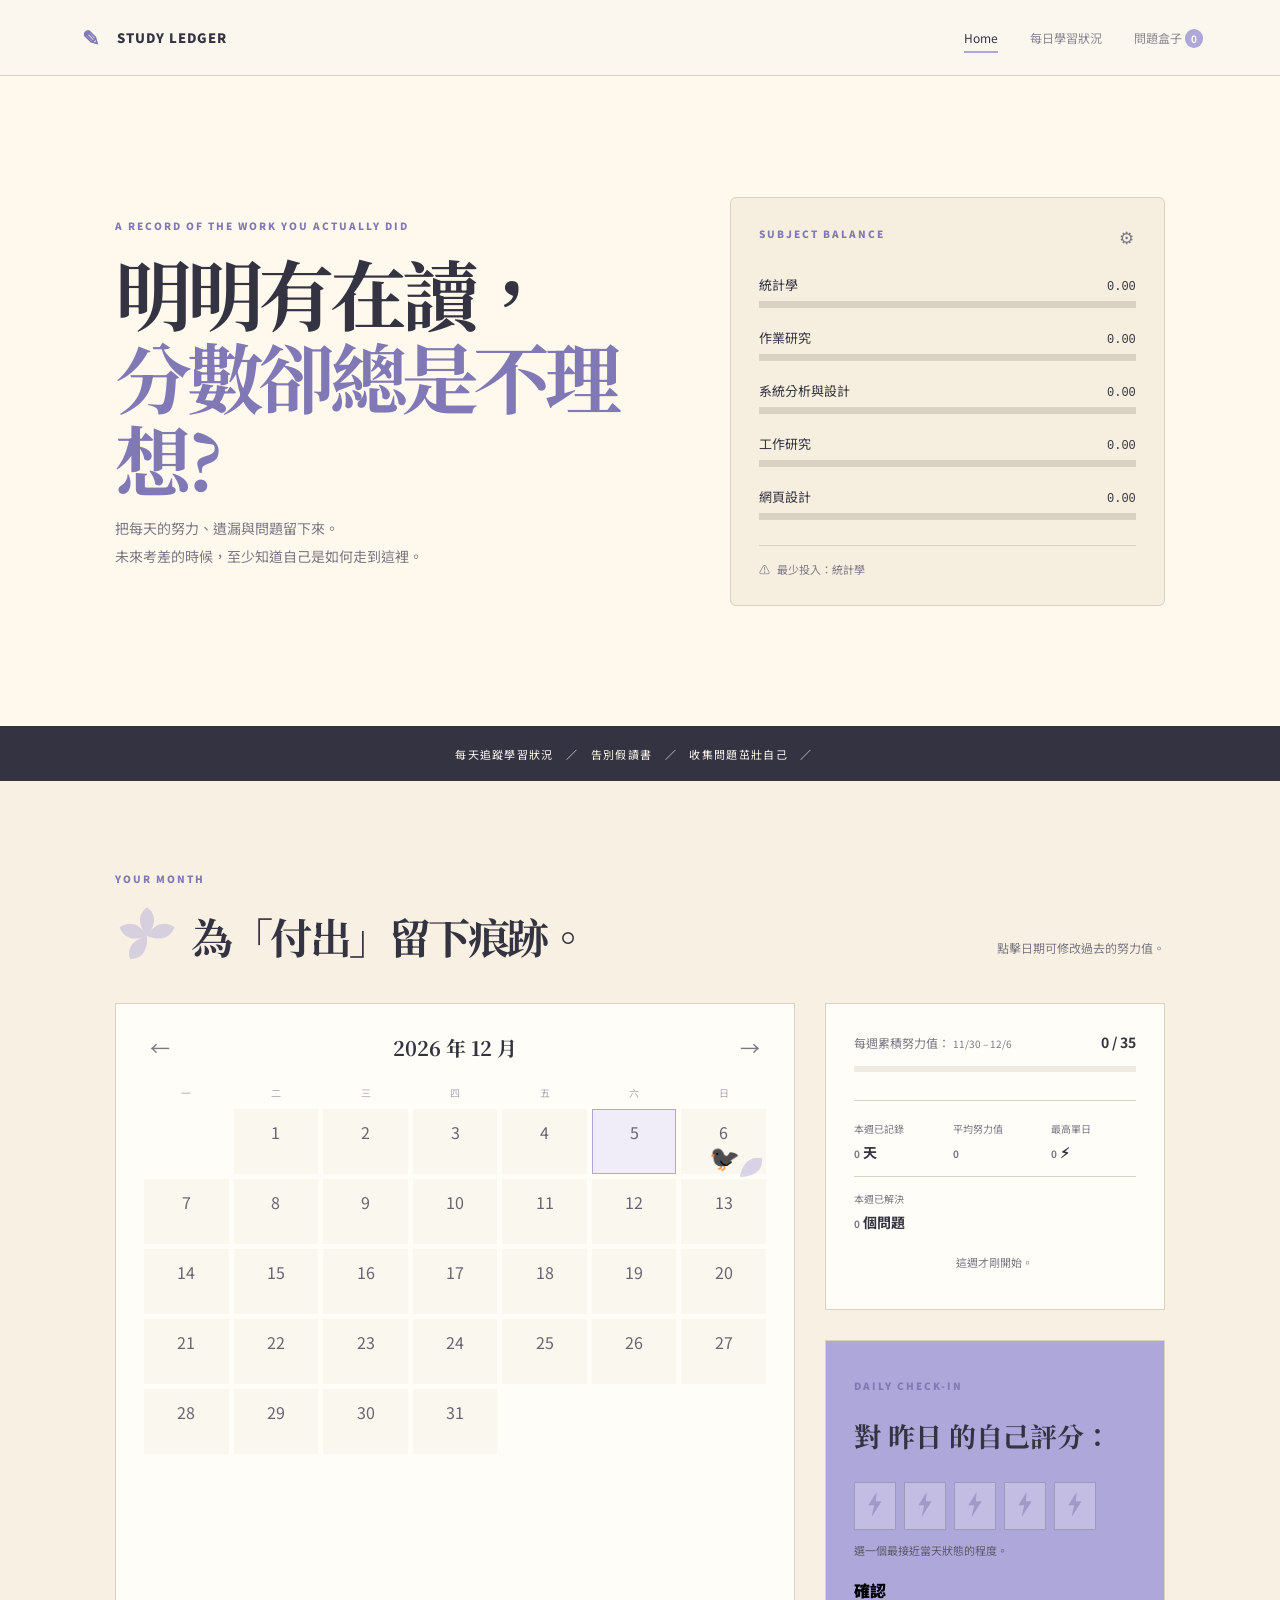
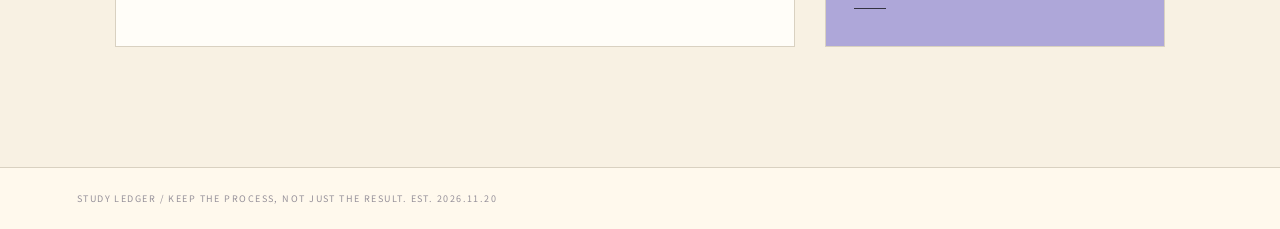
==== index.html @ 91e488aa "Add files via upload" ====
<!doctype html>
<html lang="zh-Hant">
  <head>
    <meta charset="UTF-8" />
    <meta name="viewport" content="width=device-width,initial-scale=1" />
    <title>Study Ledger｜Home</title>
    <link rel="stylesheet" href="style.css" />
  </head>

  <body>
    <header>
      <a class="brand" href="index.html"><span>✎</span> STUDY LEDGER</a>
      <nav>
        <a class="active" href="index.html">Home</a
        ><a href="daily.html">每日學習狀況</a
        ><a href="questions.html">問題盒子 <b id="questionCount">0</b></a>
      </nav>
    </header>
    <main>
      <section class="hero">
        <div>
          <p class="kicker">A RECORD OF THE WORK YOU ACTUALLY DID</p>
          <h1>明明有在讀，<br /><em>分數卻總是不理想?</em></h1>
          <p class="lead">
            把每天的努力、遺漏與問題留下來。<br />未來考差的時候，至少知道自己是如何走到這裡。
          </p>
        </div>
        <section class="subject-balance-card">
          <div class="subject-balance-top">
            <p class="kicker">SUBJECT BALANCE</p>

            <button
              class="subject-balance-settings"
              id="subjectBalanceSettings"
              aria-label="設定顯示科目"
            >
              ⚙
            </button>
          </div>

          <div class="subject-balance-menu" id="subjectBalanceMenu">
            <p>顯示科目</p>
            <div id="subjectBalanceOptions"></div>
          </div>

          <div id="subjectBalanceList"></div>

          <div class="subject-balance-warning" id="subjectBalanceWarning"></div>
        </section>
      </section>
      <div class="ticker">
        每天追蹤學習狀況　／　告別假讀書　／　收集問題茁壯自己　／　
      </div>
      <section class="calendar-section">
        <div class="section-title">
          <div>
            <p class="kicker">YOUR MONTH</p>
            <div class="blossom-title">
              <svg
                class="blossom-mark"
                viewBox="0 0 100 100"
                aria-hidden="true"
              >
                <!-- 上 -->
                <path
                  d="M50 50
       C44 43 39 34 39 25
       C39 17 43 10 50 5
       C57 10 61 17 61 25
       C61 34 56 43 50 50Z"
                ></path>

                <!-- 右上 -->
                <path
                  d="M50 50
       C44 43 39 34 39 25
       C39 17 43 10 50 5
       C57 10 61 17 61 25
       C61 34 56 43 50 50Z"
                  transform="rotate(72 50 50)"
                ></path>

                <!-- 左下 -->
                <path
                  d="M50 50
       C44 43 39 34 39 25
       C39 17 43 10 50 5
       C57 10 61 17 61 25
       C61 34 56 43 50 50Z"
                  transform="rotate(216 50 50)"
                ></path>

                <!-- 左上 -->
                <path
                  d="M50 50
       C44 43 39 34 39 25
       C39 17 43 10 50 5
       C57 10 61 17 61 25
       C61 34 56 43 50 50Z"
                  transform="rotate(288 50 50)"
                ></path>
              </svg>

              <h2>為「付出」留下痕跡。</h2>
            </div>
          </div>
          <p>點擊日期可修改過去的努力值。</p>
        </div>
        <div class="calendar-layout">
          <div class="calendar-card">
            <div class="cal-head">
              <button id="pm">←</button><strong id="month"></strong
              ><button id="nm">→</button>
            </div>
            <div class="week">
              <span>一</span><span>二</span><span>三</span><span>四</span
              ><span>五</span><span>六</span><span>日</span>
            </div>
            <div id="cal" class="cal"></div>
          </div>

          <div class="calendar-side">
            <div class="weekly-progress-card">
              <div class="weekly-progress-head">
                <div>
                  <span>每週累積努力值：</span>
                  <small id="weeklyRange"></small>
                </div>

                <strong><span id="weeklyEffort">0</span> / 35</strong>
              </div>

              <div class="weekly-progress-bar">
                <div id="weeklyEffortBar"></div>
              </div>

              <div class="weekly-stats">
                <div>
                  <span>本週已記錄</span>
                  <strong><span id="weeklyDays">0</span> 天</strong>
                </div>

                <div>
                  <span>平均努力值</span>
                  <strong><span id="weeklyAverage">0</span></strong>
                </div>

                <div>
                  <span>最高單日</span>
                  <strong><span id="weeklyBest">0</span> ⚡︎</strong>
                </div>

                <div class="weekly-solved">
                  <span>本週已解決</span>
                  <strong
                    ><span id="weeklySolvedQuestions">0</span> 個問題</strong
                  >
                </div>
              </div>
              <p id="weeklyMessage">這週才剛開始。</p>
            </div>
            <aside class="rating">
              <p class="kicker">DAILY CHECK-IN</p>
              <h3>對 <span id="rdate">昨日</span> 的自己評分：</h3>
              <div id="lights">
                <button data-n="1">
                  <svg class="bolt" viewBox="0 0 20 30" aria-hidden="true">
                    <polygon points="12,0 2,16 9,16 6,30 18,11 11,11"></polygon>
                  </svg>
                </button>

                <button data-n="2">
                  <svg class="bolt" viewBox="0 0 20 30" aria-hidden="true">
                    <polygon points="12,0 2,16 9,16 6,30 18,11 11,11"></polygon>
                  </svg>
                </button>

                <button data-n="3">
                  <svg class="bolt" viewBox="0 0 20 30" aria-hidden="true">
                    <polygon points="12,0 2,16 9,16 6,30 18,11 11,11"></polygon>
                  </svg>
                </button>

                <button data-n="4">
                  <svg class="bolt" viewBox="0 0 20 30" aria-hidden="true">
                    <polygon points="12,0 2,16 9,16 6,30 18,11 11,11"></polygon>
                  </svg>
                </button>

                <button data-n="5">
                  <svg class="bolt" viewBox="0 0 20 30" aria-hidden="true">
                    <polygon points="12,0 2,16 9,16 6,30 18,11 11,11"></polygon>
                  </svg>
                </button>
              </div>
              <p id="hint">選一個最接近當天狀態的程度。</p>
              <button id="confirm">確認評分</button>
            </aside>
          </div>
        </div>
      </section>
    </main>
    <footer>
      STUDY LEDGER / KEEP THE PROCESS, NOT JUST THE RESULT.
      <span>EST. 2026.11.20</span>
    </footer>
    <script src="script.js"></script>
  </body>
</html>
---- style.css ----
@import url("https://fonts.googleapis.com/css2?family=Noto+Serif+TC:wght@500;700;900&family=Noto+Sans+TC:wght@400;500;700;900&display=swap");

:root {

  --lav: #aea7d9;

  --deep: #8179b5;

  --cream: #fff9ed;

  --paper: #f6efdf;

  --ink: #343341;

  --muted: #7b7884;

  --line: #d9d1c1;

  --green: #6c9b76;

  --white: #fffdf8;

}

* {

  box-sizing: border-box;

}

body {

  margin: 0;

  background: var(--cream);

  color: var(--ink);

  font-family: "Noto Sans TC", sans-serif;

}

a {

  text-decoration: none;

  color: inherit;

}

button,

input,

textarea {

  font: inherit;

}

button {

  cursor: pointer;

}

header {

  height: 78px;

  background: rgba(255, 249, 237, 0.95);

  border-bottom: 1px solid var(--line);

  display: flex;

  align-items: center;

  justify-content: space-between;

  padding: 0 6vw;

  position: sticky;

  top: 0;

  z-index: 10;

  backdrop-filter: blur(10px);

}

.brand {

  font-size: 13px;

  font-weight: 900;

  letter-spacing: 0.08em;

  display: flex;

  gap: 10px;

  align-items: center;

}

.brand span {

  width: 30px;

  height: 30px;

  display: grid;

  place-items: center;

  color: var(--deep);

  font-size: 21px;

  line-height: 1;

}

nav {

  display: flex;

  gap: 32px;

}

nav a {

  font-size: 12px;

  color: #898590;

  padding: 9px 0;

  position: relative;

}

nav a:hover,

nav a.active {

  color: var(--ink);

}

nav a:hover:after,

nav a.active:after {

  content: "";

  position: absolute;

  bottom: 2px;

  left: 0;

  right: 0;

  height: 2px;

  background: var(--lav);

}

nav b {

  font-size: 10px;

  background: var(--lav);

  color: #fff;

  padding: 2px 6px;

  border-radius: 10px;

}

.kicker {

  font-size: 10px;

  letter-spacing: 0.2em;

  color: var(--deep);

  font-weight: 900;

  margin: 0 0 18px;

}

h1 {

  font-family: "Noto Serif TC", serif;

  font-size: clamp(48px, 6vw, 78px);

  line-height: 1.08;

  letter-spacing: -0.07em;

  margin: 0;

}

h1 em {

  font-style: normal;

  color: var(--deep);

}

.lead {

  color: var(--muted);

  line-height: 2;

  font-size: 14px;

}

.hero {

  min-height: 650px;

  padding: 80px 9vw;

  display: grid;

  grid-template-columns: 1fr 0.85fr;

  gap: 8vw;

  align-items: center;

}

.vocab {

  background: var(--lav);

  padding: 30px;

  position: relative;

  transform: rotate(1.2deg);

  box-shadow: 15px 18px 0 rgba(174, 167, 217, 0.18);

}

.vocab:before {

  content: "";

  position: absolute;

  width: 80px;

  height: 20px;

  background: #e6dfca;

  top: -10px;

  left: 30px;

  transform: rotate(-6deg);

}

.vtop {

  display: flex;

  justify-content: space-between;

  font-size: 10px;

  letter-spacing: 0.12em;

  color: #77727f;

  background: var(--cream);

  padding: 16px 20px 0;

}

.vocab h2 {

  background: var(--cream);

  font-family: "Noto Serif TC", serif;

  font-size: 52px;

  margin: 0;

  padding: 25px 20px 0;

}

.vocab > p,

.vocab hr,

.vocab small,

.vocab > a,

.vocab #example {

  background: var(--cream);

  margin: 0;

  padding-left: 20px;

  padding-right: 20px;

}

.vocab > p {

  font-size: 13px;

  line-height: 1.8;

}

.vocab hr {

  border: 0;

  border-top: 1px solid var(--line);

  padding-top: 16px;

}

.vocab small {

  display: block;

  padding-top: 13px;

  color: var(--deep);

  font-weight: 900;

}

.vocab > a {

  display: block;

  font-size: 11px;

  text-decoration: underline;

  padding-top: 3px;

}

.vocab #example {

  padding-bottom: 28px;

  font-size: 12px;

  color: #5d5964;

  line-height: 1.8;

}

.vbuttons {

  position: absolute;

  right: 20px;

  bottom: -22px;

  display: flex;

  gap: 7px;

}

.vbuttons button {

  width: 38px;

  height: 38px;

  border: 1px solid var(--ink);

  background: var(--cream);

}

.vbuttons button:hover {

  background: var(--ink);

  color: var(--cream);

}

.ticker {

  height: 55px;

  background: var(--ink);

  color: var(--cream);

  display: flex;

  align-items: center;

  justify-content: center;

  font-size: 11px;

  letter-spacing: 0.12em;

  white-space: nowrap;

  overflow: hidden;

}

.ticker:first-letter {

  color: var(--lav);

}

.calendar-section {

  padding: 90px 9vw 120px;

  background: #f8f1e3;

}

.section-title {

  display: flex;

  justify-content: space-between;

  align-items: end;

  margin-bottom: 35px;

}

.section-title h2 {

  font-family: "Noto Serif TC", serif;

  font-size: 42px;

  letter-spacing: -0.06em;

  margin: 0;

}

.section-title > p {

  color: var(--muted);

  font-size: 12px;

}

.calendar-layout {

  display: grid;

  grid-template-columns: 1.5fr 0.75fr;

  gap: 30px;

}

.calendar-side {

  display: grid;

  grid-template-rows: 1fr 1fr;

  gap: 30px;

}

.weekly-progress-card {

  display: flex;

  flex-direction: column;

  justify-content: center;

}

.weekly-progress-head {

  display: flex;

  justify-content: space-between;

  align-items: baseline;

  margin-bottom: 14px;

  color: var(--muted);

  font-size: 12px;

}

.weekly-progress-head strong {

  color: var(--ink);

  font-size: 14px;

  font-weight: 700;

}

.weekly-progress-bar {

  width: 100%;

  height: 6px;

  background: #eee9e1;

  overflow: hidden;

}

.weekly-stats {

  display: grid;

  grid-template-columns: repeat(3, 1fr);

  gap: 14px;

  margin-top: 28px;

  padding-top: 20px;

  border-top: 1px solid var(--line);

}

.weekly-solved {

  grid-column: 1 / -1;

  padding-top: 14px;

  border-top: 1px solid var(--line);

}

.weekly-stats div {

  display: flex;

  flex-direction: column;

  gap: 6px;

}

.weekly-stats span {

  color: var(--muted);

  font-size: 10px;

}

.weekly-stats strong {

  color: var(--ink);

  font-size: 14px;

}

.subject-balance-card {

  position: relative;

  background: var(--paper);

  border: 1px solid var(--line);

  border-radius: 6px;

  padding: 28px;

}

.subject-balance-top {

  display: flex;

  align-items: flex-start;

  justify-content: space-between;

  margin-bottom: 28px;

}

.subject-balance-top .kicker {

  margin: 0;

}

.subject-balance-settings {

  border: 0;

  background: transparent;

  color: var(--muted);

  font-size: 17px;

  line-height: 1;

  padding: 2px;

  cursor: pointer;

}

.subject-balance-settings:hover {

  color: var(--ink);

}

.subject-balance-settings {

  border: 0;

  background: transparent;

  color: var(--muted);

  font-size: 17px;

  line-height: 1;

  padding: 2px;

  cursor: pointer;

  transform-origin: center center;

  transition: transform 0.6s ease;

}

.gear-spin-cw {

  animation: gear-spin-cw 0.6s ease;

}

.gear-spin-ccw {

  animation: gear-spin-ccw 0.6s ease;

}

@keyframes gear-spin-cw {

  from {

    transform: rotate(0deg);

  }

  to {

    transform: rotate(360deg);

  }

}

@keyframes gear-spin-ccw {

  from {

    transform: rotate(0deg);

  }

  to {

    transform: rotate(-360deg);

  }

}

.subject-balance-menu {

  position: absolute;

  top: 58px;

  right: 0;

  width: 260px;

  background: var(--paper);

  border: 1px solid var(--line);

  border-radius: 5px;

  padding: 26px 28px;

  box-shadow: 0 0 18px rgba(120, 105, 80, 0.13);

  z-index: 50;

  opacity: 0;

  visibility: hidden;

  transform: translateY(-5px);

  transition:

    opacity 0.18s ease,

    transform 0.18s ease,

    visibility 0.18s ease;

}

.subject-balance-menu.open {

  opacity: 1;

  visibility: visible;

  transform: translateY(0);

}

.subject-balance-menu > p {

  margin: 0 0 12px;

  font-size: 11px;

  letter-spacing: 0.08em;

  color: var(--muted);

}

.subject-option {

  display: flex;

  align-items: center;

  gap: 9px;

  padding: 7px 0;

  font-size: 12px;

  cursor: pointer;

}

.subject-option input {

  accent-color: var(--lav);

}

.subject-balance-item {

  margin-bottom: 20px;

}

.subject-balance-item:last-child {

  margin-bottom: 0;

}

.subject-balance-label {

  display: flex;

  justify-content: space-between;

  align-items: baseline;

  margin-bottom: 7px;

  font-size: 13px;

}

.subject-balance-label strong {

  font-family: "Courier New", monospace;

  font-size: 12px;

  font-weight: normal;

}

.subject-balance-bar {

  width: 100%;

  height: 7px;

  background: var(--line);

  overflow: hidden;

}

.subject-balance-fill {

  height: 100%;

  background: var(--lav);

  transition: width 0.25s ease;

}

.subject-balance-warning {

  margin-top: 25px;

  padding-top: 15px;

  border-top: 1px solid var(--line);

  font-size: 11px;

  color: var(--muted);

}

.subject-balance-warning span {

  margin-right: 5px;

}

.subject-balance-empty {

  padding: 20px 0;

  color: var(--muted);

  font-size: 12px;

}

#weeklyMessage {

  margin-top: 22px;

  color: var(--muted);

  font-size: 11px;

  text-align: center;

}

#weeklyEffortBar {

  width: 0%;

  height: 100%;

  background: var(--lav);

  transition: width 0.25s ease;

}

.calendar-card,

.rating,

.weekly-progress-card {

  background: var(--white);

  border: 1px solid var(--line);

  padding: 28px;

}

.cal-head {

  display: flex;

  justify-content: space-between;

  align-items: center;

  margin-bottom: 22px;

}

.cal-head strong {

  font-family: "Noto Serif TC", serif;

  font-size: 20px;

}

.cal-head button {

  border: 0;

  background: transparent;

  font-size: 20px;

  color: var(--muted);

}

.cal {

  position: relative;

  overflow: visible;

}

.blossom-title {

  display: flex;

  align-items: center;

  gap: 12px;

}

.blossom-mark {

  width: 64px;

  height: 64px;

  fill: var(--lav);

  opacity: 0.45;

}

.week,

.cal {

  display: grid;

  grid-template-columns: repeat(7, 1fr);

  gap: 5px;

}

.week span {

  text-align: center;

  color: #aaa4ad;

  font-size: 10px;

  padding-bottom: 9px;

}

.day {

  min-height: 65px;

  border: 1px solid transparent;

  background: #faf7ef;

  position: relative;

  display: flex;

  justify-content: center;

  padding-top: 10px;

  color: #686572;

}

.solved-count {

  position: absolute;

  right: 8px;

  bottom: 5px;

  font-size: 10px;

  line-height: 1;

  letter-spacing: 0.02em;

  color: #81758f;

  white-space: nowrap;

  pointer-events: none;

}

.day[data-k]:hover {

  border-color: var(--lav);

}

.day.today {

  z-index: 20;

}

.day.selected {

  background: #f0edf8;

  border-color: var(--lav);

}

.fallen-petal {

  position: absolute;

  width: 64px;

  height: 64px;

  right: -7px;

  bottom: -36px;

  transform: rotate(50deg);

  transform-origin: center center;

  fill: var(--lav);

  opacity: 0.45;

  pointer-events: none;

  z-index: 100;

}

.today-bird {

  position: absolute;

  right: 25px;

  bottom: 4px;

  font-size: 25px;

  line-height: 1;

  pointer-events: none;

  z-index: 100;

}

.score {

  display: flex;

  gap: 3px;

}

.bolt {

  width: 9px;

  height: 14px;

  fill: #7fa58a;

}

#lights .bolt {

  width: 18px;

  height: 25px;

  fill: #9f9ac7;

}

#lights button.on .bolt {

  fill: #7fa58a;

}

#lights button.hover-on .bolt {

  fill: #7fa58a;

}

.emptyday {

  background: transparent;

}

.rating {

  background: var(--lav);

  display: flex;

  flex-direction: column;

  justify-content: center;

}

.rating h3 {

  font-family: "Noto Serif TC", serif;

  font-size: 27px;

  line-height: 1.5;

  margin: 5px 0 25px;

}

.rating #lights {

  display: flex;

  gap: 8px;

}

.rating #lights button {

  width: 42px;

  height: 48px;

  border: 1px solid rgba(52, 51, 65, 0.25);

  background: rgba(255, 255, 255, 0.25);

  color: #8881b7;

  font-size: 27px;

}

.rating #lights button.on {

  background: var(--green);

  color: white;

  border-color: var(--green);

}

.rating #hint {

  font-size: 11px;

  line-height: 1.8;

  color: #5e5a69;

}

.rating > #confirm {

  border: 0;

  border-bottom: 1px solid var(--ink);

  background: transparent;

  align-self: flex-start;

  padding: 6px 0;

  font-weight: 900;

}

/* 每日學習頁 */

.page {

  max-width: none;

  margin: auto;

  padding: 85px 6vw 110px;

}

.page > h1 {

  margin-bottom: 15px;

}

.table-wrap {

  background: var(--white);

  border: 1px solid var(--line);

  padding: 30px;

  margin-top: 55px;

  overflow-x: auto;

}

.note {

  color: var(--muted);

  font-size: 11px;

}

.study-header {

  display: flex;

  justify-content: space-between;

  align-items: center;

  margin-bottom: 20px;

}

.study-header h2 {

  margin: 0;

}

.add-subject {

  display: flex;

  align-items: center;

  gap: 8px;

}

.add-icon {

  width: 32px;

  height: 32px;

  border: 1px solid var(--ink);

  border-radius: 50%;

  background: transparent;

  color: var(--ink);

  font-size: 18px;

  line-height: 1;

}

.add-icon:hover {

  background: var(--ink);

  color: var(--cream);

}

.add-subject input {

  width: 120px;

  padding: 7px 10px;

  border: 1px solid var(--line);

  background: var(--white);

  color: var(--ink);

  outline: none;

}

.add-subject input:focus {

  border-color: var(--deep);

}

.add-text {

  border: 0;

  background: transparent;

  color: var(--muted);

  padding: 0;

}

.add-text:hover {

  color: var(--deep);

}

.study-table {

  display: grid;

  grid-template-columns: 1.55fr repeat(7, 1fr);

  min-width: 1100px;

  border-top: 1px solid var(--line);

  border-left: 1px solid var(--line);

}

.study-save-row {

  display: flex;

  justify-content: flex-end;

  margin-top: 22px;

}

#saveDailyStudy {

  border: 0;

  border-bottom: 1px solid var(--ink);

  background: transparent;

  color: var(--ink);

  padding: 6px 0;

  font-weight: 700;

}

#saveDailyStudy:hover {

  color: var(--lav);

}

.weekly-detail-section {

  margin-top: 45px;

}

.weekly-detail-divider {

  border-top: 1px solid var(--line);

  margin-bottom: 40px;

}

.weekly-detail-header {

  margin-bottom: 28px;

}

.weekly-detail-header h2 {

  margin: 5px 0 8px;

  font-family: "Noto Serif TC", serif;

  font-size: 28px;

}

.weekly-detail-header p:not(.kicker) {

  color: var(--muted);

  font-size: 11px;

}

#weeklyStudyDetails {

  display: flex;

  justify-content: flex-start;

  align-items: flex-start;

  gap: 24px;

  flex-wrap: wrap;

}

.note-cell {

  cursor: text;

  outline: none;

  word-break: break-word;

  display: flex;

  align-items: center;

  justify-content: center;

  text-align: center;

}

.note-cell:focus {

  outline: none;

}

.check {

  transition: background 0.15s ease;

}

.note-input:focus {

  border-color: var(--lav);

}

.note-input::placeholder {

  color: var(--muted);

}

.study-receipt {

  position: relative;

  width: 280px;

  padding: 28px 32px 34px;

  background: var(--white);

  border: 1px solid var(--line);

  font-size: 12px;

  clip-path: polygon(

    0 0,

    100% 0,

    100% 98.8%,

    98% 100%,

    96% 98.8%,

    94% 100%,

    92% 98.8%,

    90% 100%,

    88% 98.8%,

    86% 100%,

    84% 98.8%,

    82% 100%,

    80% 98.8%,

    78% 100%,

    76% 98.8%,

    74% 100%,

    72% 98.8%,

    70% 100%,

    68% 98.8%,

    66% 100%,

    64% 98.8%,

    62% 100%,

    60% 98.8%,

    58% 100%,

    56% 98.8%,

    54% 100%,

    52% 98.8%,

    50% 100%,

    48% 98.8%,

    46% 100%,

    44% 98.8%,

    42% 100%,

    40% 98.8%,

    38% 100%,

    36% 98.8%,

    34% 100%,

    32% 98.8%,

    30% 100%,

    28% 98.8%,

    26% 100%,

    24% 98.8%,

    22% 100%,

    20% 98.8%,

    18% 100%,

    16% 98.8%,

    14% 100%,

    12% 98.8%,

    10% 100%,

    8% 98.8%,

    6% 100%,

    4% 98.8%,

    2% 100%,

    0 98.8%

  );

}

.receipt-content {

  transition: opacity 0.2s ease;

}

.study-receipt:hover .receipt-content {

  opacity: 0.25;

}

.receipt-delete {

  position: absolute;

  top: 50%;

  left: 50%;

  display: none;

  width: 42px;

  height: 42px;

  transform: translate(-50%, -50%);

  border: 1px solid var(--ink);

  border-radius: 50%;

  background: var(--white);

  color: var(--ink);

  align-items: center;

  justify-content: center;

  cursor: pointer;

  z-index: 2;

}

.study-receipt:hover .receipt-delete {

  display: flex;

}

.receipt-delete svg {

  width: 21px;

  height: 21px;

  fill: none;

  stroke: currentColor;

  stroke-width: 1.5;

  stroke-linecap: round;

  stroke-linejoin: round;

}

.receipt-delete:hover {

  background: var(--ink);

  color: var(--cream);

}

.receipt-top,

.receipt-bottom {

  display: flex;

  justify-content: space-between;

  color: var(--muted);

  font-size: 9px;

  letter-spacing: 0.12em;

}

.receipt-date {

  margin: 18px 0 12px;

  font-family: "Noto Serif TC", serif;

  font-size: 24px;

  color: var(--ink);

}

.receipt-line {

  border-top: 1px dashed var(--line);

  margin: 14px 0;

}

.receipt-subject {

  padding: 12px 0;

  margin-bottom: 18px;

}

.receipt-subject:last-child {

  margin-bottom: 0;

}

.receipt-subject strong {

  display: block;

  margin-bottom: 8px;

  font-size: 14px;

}

.receipt-status {

  display: flex;

  flex-wrap: wrap;

  gap: 6px 16px;

  color: var(--muted);

  font-size: 10px;

}

.receipt-question {

  margin-top: 10px;

  padding-left: 12px;

  border-left: 2px solid var(--lav);

}

.receipt-question span {

  display: block;

  margin-bottom: 4px;

  color: var(--muted);

  font-size: 10px;

}

.receipt-question p {

  margin: 2px 0;

  color: var(--ink);

}

.receipt-note {

  margin-top: 10px;

}

.receipt-note > span {

  display: block;

  margin-bottom: 4px;

  color: var(--muted);

  font-size: 9px;

  letter-spacing: 0.08em;

}

.receipt-note > p {

  margin: 0;

  color: var(--ink);

  font-size: 12px;

  line-height: 1.7;

}

.receipt-bottom {

  margin-top: 16px;

}

.receipt-empty,

.weekly-detail-empty {

  color: var(--muted);

  text-align: center;

  font-size: 11px;

  padding: 25px;

}

.weekly-detail-empty {

  border: 1px dashed var(--line);

}

.note-cell,

.cell,

.check,

.problem,

.subject-delete {

  min-height: 78px;

  border-right: 1px solid var(--line);

  border-bottom: 1px solid var(--line);

  display: flex;

  align-items: center;

  justify-content: center;

  text-align: center;

  padding: 10px;

  font-size: 12px;

}

.head {

  min-height: 62px;

  background: #f0ebdf;

  font-weight: 900;

}

.label {

  justify-content: flex-start;

  background: #faf7ef;

  color: #696572;

}

.check {

  background: var(--white);

  position: relative;

  cursor: pointer;

}

.check:after {

  content: "";

  width: 20px;

  height: 20px;

  border: 1px solid #c8c1b6;

  border-radius: 50%;

}

.check:hover:not(.done)::after {

  background: #eeeeee;

}

.check.done:after {

  background: var(--green);

  border-color: var(--green);

  box-shadow: inset 0 0 0 5px var(--white);

}

.problem {

  background: var(--white);

}

.subject-delete {

  display: flex;

  align-items: center;

  justify-content: center;

}

.subject-delete button {

  border: 0;

  border-bottom: 1px solid var(--line);

  background: transparent;

  color: var(--muted);

  padding: 0;

  font-size: 11px;

  cursor: pointer;

}

.subject-delete button:hover {

  color: var(--deep);

}

#questions {

  display: grid;

  gap: 22px;

  margin-top: 50px;

}

.qgroup {

  background: var(--white);

  border: 1px solid var(--line);

  padding: 25px 28px;

}

.subject {

  display: inline-block;

  background: var(--lav);

  color: white;

  padding: 7px 13px;

  font-size: 11px;

  font-weight: 900;

}

.qgroup ol {

  margin: 12px 0 0;

  padding-left: 22px;

}

.qitem {

  padding: 9px 0;

  color: #55525d;

  font-size: 13px;

  line-height: 1.8;

}

.qitem.done {

  color: #aaa6ad;

  text-decoration: line-through;

}

.qitem button {

  border: 0;

  border-bottom: 1px solid #c7c1b9;

  background: transparent;

  color: #88818d;

  font-size: 10px;

  margin-left: 10px;

}

.empty {

  text-align: center;

  color: var(--muted);

  border: 1px dashed var(--line);

  padding: 50px;

  margin-top: 30px;

  font-size: 13px;

  line-height: 2;

}

.modal-bg {

  position: fixed;

  inset: 0;

  background: rgba(52, 51, 65, 0.35);

  display: grid;

  place-items: center;

  padding: 20px;

  z-index: 30;

}

.modal {

  width: min(500px, 100%);

  background: var(--cream);

  padding: 30px;

  border: 1px solid var(--line);

  box-shadow: 15px 15px 0 rgba(174, 167, 217, 0.3);

}

.modal h3 {

  font-family: "Noto Serif TC", serif;

  font-size: 25px;

}

.modal textarea {

  width: 100%;

  min-height: 140px;

  border: 1px solid var(--line);

  background: var(--white);

  padding: 14px;

  resize: vertical;

}

.actions {

  display: flex;

  justify-content: flex-end;

  gap: 10px;

  margin-top: 15px;

}

.actions button {

  padding: 8px 17px;

  border: 1px solid var(--ink);

  background: transparent;

}

.actions .save {

  background: var(--ink);

  color: var(--cream);

}

footer {

  border-top: 1px solid var(--line);

  padding: 24px 6vw;

  color: #96919a;

  font-size: 9px;

  letter-spacing: 0.16em;

}

/* =========================

   QUESTION BOX ARCHIVE

========================= */

.question-section,

.weekly-effort-history,

.weekly-study-history {

  margin-top: 70px;

}

.question-columns {

  display: grid;

  grid-template-columns: minmax(0, 1fr) 120px minmax(0, 1fr);

  align-items: start;

}

.question-panel {

  min-width: 0;

}

.question-gap {

  min-width: 120px;

}

.question-panel-header {

  margin-bottom: 20px;

}

.question-scroll {

  height: 340px;

  overflow-y: auto;

  padding-right: 12px;

}

.question-scroll::-webkit-scrollbar {

  width: 6px;

}

.question-scroll::-webkit-scrollbar-thumb {

  background: var(--line);

  border-radius: 999px;

}

.question-scroll::-webkit-scrollbar-track {

  background: transparent;

}

.question-text {

  display: inline;

}

.question-panel-title-row {

  display: flex;

  align-items: flex-end;

  justify-content: space-between;

  gap: 20px;

}

.question-count-label {

  padding-bottom: 5px;

  color: var(--muted);

  font-family: "Courier New", monospace;

  font-size: 11px;

  font-weight: 700;

  letter-spacing: 0.08em;

  white-space: nowrap;

}

.qitem.today-done .question-text {

  text-decoration: line-through;

  opacity: 0.5;

}

.resolved-stamp {

  display: inline-block;

  margin-left: 12px;

  padding: 4px 8px;

  border: 1.5px solid currentColor;

  border-radius: 2px;

  color: var(--muted);

  font-family: "Courier New", monospace;

  font-size: 9px;

  font-weight: 700;

  letter-spacing: 0.08em;

  transform: rotate(-2deg);

  opacity: 0.7;

  white-space: nowrap;

}

.question-empty {

  padding: 30px 0;

  color: var(--muted);

  font-size: 12px;

}

.archive-section-header {

  border-top: 1px solid var(--line);

  padding-top: 28px;

  margin-bottom: 28px;

}

.archive-section-header h2 {

  margin: 5px 0 8px;

  font-family: "Noto Serif TC", serif;

  font-size: 28px;

}

.archive-section-header p:not(.kicker) {

  color: var(--muted);

  font-size: 11px;

}

/* =========================

   WEEKLY EFFORT HISTORY

========================= */

#weeklyHistory {

  display: grid;

  gap: 14px;

}

.effort-history-card {

  background: var(--white);

  border: 1px solid var(--line);

  padding: 24px 28px;

}

.effort-history-top {

  display: flex;

  justify-content: space-between;

  align-items: baseline;

  color: var(--muted);

  font-size: 11px;

}

.effort-history-top strong {

  color: var(--ink);

  font-size: 18px;

}

.effort-history-bar {

  height: 5px;

  background: #eee9e1;

  margin: 14px 0;

  overflow: hidden;

}

.effort-history-bar div {

  height: 100%;

  background: var(--lav);

}

.effort-history-bottom {

  display: flex;

  justify-content: space-between;

  color: var(--muted);

  font-size: 10px;

}

.effort-achieved {

  color: var(--deep);

  font-weight: 700;

}

/* =========================

   WEEKLY STUDY ARCHIVE

========================= */

#weeklyArchives {

  display: flex;

  flex-direction: column;

  gap: 35px;

}

.weekly-archive-card {

  background: #faf7ef;

  border: 1px solid var(--line);

  padding: 28px;

}

.weekly-archive-heading {

  display: flex;

  justify-content: space-between;

  align-items: flex-end;

  padding-bottom: 22px;

  border-bottom: 1px solid var(--line);

  margin-bottom: 25px;

}

.weekly-archive-heading .kicker {

  margin-bottom: 4px;

}

.weekly-archive-heading h3 {

  margin: 0;

  font-family: "Noto Serif TC", serif;

  font-size: 22px;

}

.weekly-archive-heading > strong {

  font-size: 18px;

  color: var(--deep);

}

.weekly-archive-records {

  display: flex;

  flex-direction: column;

  gap: 22px;

}

/* =========================

   EMPTY ARCHIVE

========================= */

.archive-empty {

  border: 1px dashed var(--line);

  padding: 35px;

  text-align: center;

  color: var(--muted);

  font-size: 12px;

}

@media (max-width: 850px) {

  header {

    padding: 0 5vw;

  }

  nav {

    gap: 16px;

  }

  .hero {

    grid-template-columns: 1fr;

    padding: 60px 7vw;

  }

  .vocab {

    max-width: 500px;

  }

  .calendar-layout {

    grid-template-columns: 1fr;

  }

  .section-title {

    display: block;

  }

}

@media (max-width: 600px) {

  header {

    height: auto;

    min-height: 72px;

    flex-wrap: wrap;

    padding: 12px 5vw;

  }

  nav {

    gap: 12px;

  }

  nav a {

    font-size: 10px;

  }

  .hero {

    padding: 55px 6vw;

  }

  .vocab h2 {

    font-size: 43px;

  }

  .calendar-section {

    padding: 70px 5vw;

  }

  .calendar-card,

  .rating {

    padding: 18px;

  }

  .page {

    padding: 60px 5vw;

  }

}

/* =========================

   學習明細垃圾桶

========================= */

.weekly-detail-header {

  position: relative;

}

.study-trash-button {

  position: absolute;

  top: -4px;

  right: -2px;

  display: flex;

  align-items: center;

  justify-content: center;

  gap: 6px;

  width: 46px;

  height: 46px;

  border: 0;

  background: transparent;

  color: var(--muted);

  cursor: pointer;

}

.study-trash-button svg {

  width: 21px;

  height: 21px;

  fill: none;

  stroke: currentColor;

  stroke-width: 1.5;

  stroke-linecap: round;

  stroke-linejoin: round;

}

.study-trash-button:hover {

  color: var(--ink);

}

.study-trash-button span {

  display: flex;

  align-items: center;

  justify-content: center;

  min-width: 15px;

  height: 15px;

  padding: 0 3px;

  border-radius: 999px;

  background: var(--lav);

  color: var(--white);

  font-size: 9px;

  line-height: 1;

}

.study-trash-button span[hidden] {

  display: none;

}

.study-trash-panel {

  position: absolute;

  top: 42px;

  right: 0;

  width: 300px;

  max-height: 380px;

  padding: 20px;

  background: var(--paper);

  border: 1px solid var(--line);

  border-radius: 5px;

  box-shadow: 0 0 18px rgba(120, 105, 80, 0.13);

  opacity: 0;

  visibility: hidden;

  transform: translateY(-5px);

  transition:

    opacity 0.18s ease,

    transform 0.18s ease,

    visibility 0.18s ease;

  z-index: 50;

}

.study-trash-panel.open {

  opacity: 1;

  visibility: visible;

  transform: translateY(0);

}

.study-trash-title {

  display: flex;

  align-items: center;

  justify-content: space-between;

  padding-bottom: 14px;

  border-bottom: 1px solid var(--line);

  color: var(--muted);

  font-size: 9px;

  letter-spacing: 0.12em;

}

.study-trash-title strong {

  color: var(--ink);

  font-size: 11px;

  letter-spacing: 0;

}

.study-trash-list {

  max-height: 300px;

  margin-top: 12px;

  overflow-y: auto;

  padding-right: 5px;

}

.study-trash-list::-webkit-scrollbar {

  width: 5px;

}

.study-trash-list::-webkit-scrollbar-thumb {

  background: var(--line);

  border-radius: 999px;

}

.study-trash-list::-webkit-scrollbar-track {

  background: transparent;

}

.study-trash-item {

  padding: 14px 0;

  border-bottom: 1px dashed var(--line);

}

.study-trash-item:last-child {

  border-bottom: 0;

}

.study-trash-item-top {

  display: flex;

  align-items: baseline;

  justify-content: space-between;

  gap: 10px;

}

.study-trash-item-top strong {

  font-family: "Noto Serif TC", serif;

  font-size: 18px;

  color: var(--ink);

}

.study-trash-item-top span {

  color: var(--muted);

  font-size: 8px;

  letter-spacing: 0.08em;

}

.study-trash-subjects {

  margin-top: 6px;

  color: var(--muted);

  font-size: 10px;

  line-height: 1.7;

}

.study-trash-actions {

  display: flex;

  gap: 14px;

  margin-top: 10px;

}

.study-trash-actions button {

  padding: 0 0 2px;

  border: 0;

  border-bottom: 1px solid var(--line);

  background: transparent;

  color: var(--muted);

  font-family: inherit;

  font-size: 10px;

  cursor: pointer;

}

.study-trash-actions button:hover {

  color: var(--ink);

  border-bottom-color: var(--ink);

}

.study-trash-actions .permanent-delete-study:hover {

  color: #9b6d6d;

  border-bottom-color: #9b6d6d;

}

.study-trash-empty {

  padding: 25px 0 10px;

  color: var(--muted);

  font-size: 11px;

  text-align: center;

}

@media (max-width: 760px) {

  .study-trash-panel {

    right: -10px;

    width: min(300px, calc(100vw - 50px));

  }

}

/* =========================
   ZOOM / NARROW VIEW FIX
========================= */

img,
svg {
    max-width: 100%;
}

.hero,
.calendar-layout,
.section-title,
.weekly-detail-section,
.subject-balance-card {
    min-width: 0;
}

.hero > *,
.calendar-layout > *,
.section-title > *,
.weekly-detail-section > *,
.subject-balance-card > * {
    min-width: 0;
}

@media (max-width: 1100px) {
    .hero {
        grid-template-columns: minmax(0, 1fr) minmax(280px, 0.7fr);
        gap: 40px;
    }

    .calendar-layout {
        gap: 30px;
    }

    header {
        gap: 30px;
    }

    nav {
        gap: 20px;
    }
}

@media(max-width:850px) {
    header {
        padding: 0 5vw;
        gap: 20px;
    }

    nav {
        gap: 16px;
        min-width: 0;
    }

    .hero {
        grid-template-columns: 1fr;
        padding: 60px 7vw;
    }

    .vocab {
        max-width: 500px;
    }

    .calendar-layout {
        grid-template-columns: 1fr;
    }

    .section-title {
        display: block;
    }
}

/* 防止瀏覽器放大後內容橫向爆版 */
html,
body {
    max-width: 100%;
    overflow-x: clip;
}

header {
    width: 100%;
    min-width: 0;
}

header .brand,
header nav {
    min-width: 0;
}

/* 導覽列永遠在頁面內容上方 */
header {
    position: sticky;
    top: 0;
    z-index: 1000;
    background: rgba(250, 247, 239, 0.82);
    backdrop-filter: blur(8px);
    -webkit-backdrop-filter: blur(8px);

    height: 76px;
    box-sizing: border-box;
}
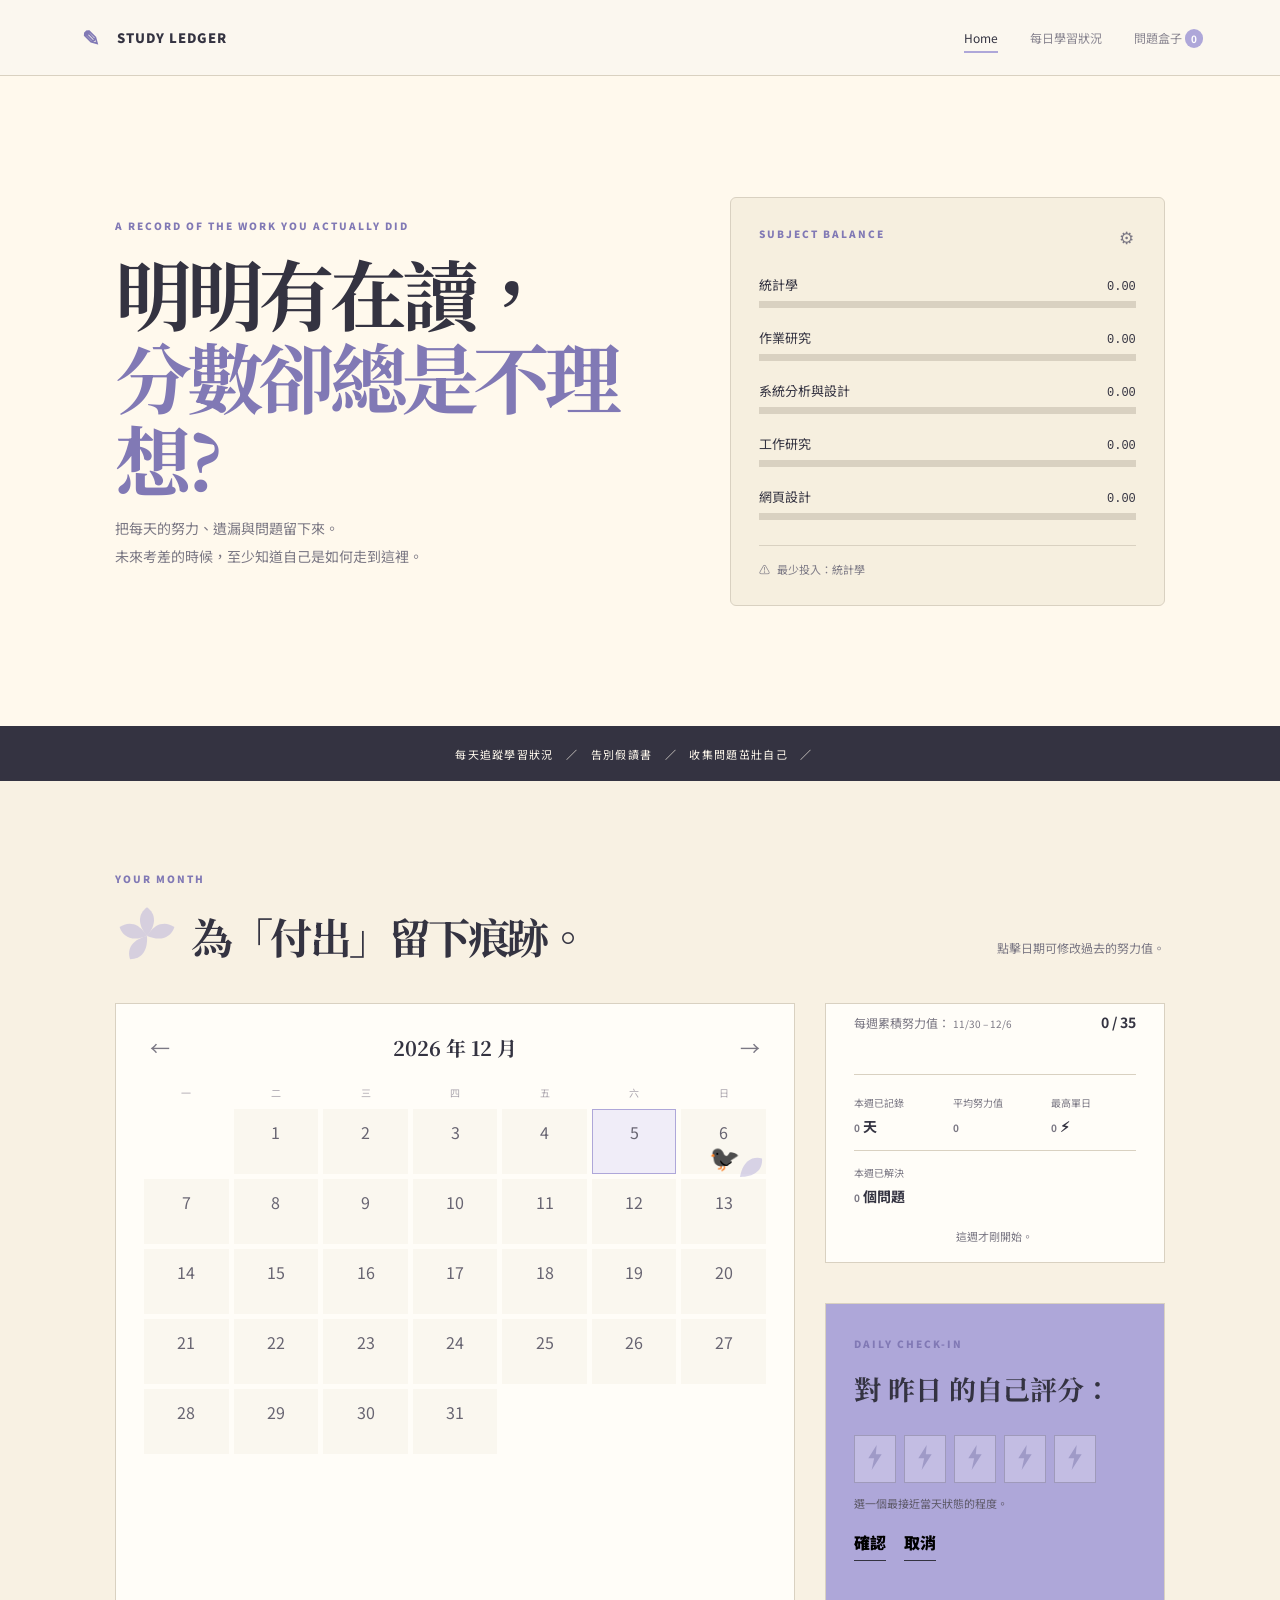
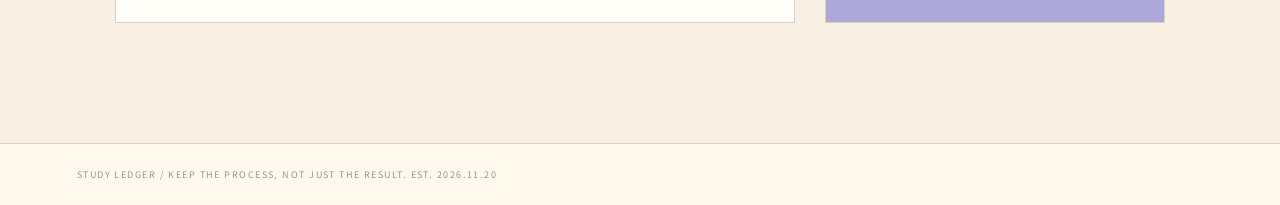
==== commit 06321932: "Replace confirm button with confirm and cancel buttons" ====
--- a/index.html
+++ b/index.html
@@ -194,7 +194,10 @@
                 </button>
               </div>
               <p id="hint">選一個最接近當天狀態的程度。</p>
-              <button id="confirm">確認評分</button>
+              <div class="rating-actions">
+                <button id="confirm">確認修改</button>
+                <button id="cancelRating">取消</button>
+              </div>
             </aside>
           </div>
         </div>
--- a/style.css
+++ b/style.css
@@ -1,3 +1,6 @@
+
+
+
 
 
 
@@ -499,2654 +502,2777 @@
 }
 
 .calendar-layout {
+    display: grid;
+    grid-template-columns: 1.5fr 0.75fr;
+    gap: 30px;
+    height: 620px;
+}
+
+.calendar-card,
+.calendar-side {
+    min-height: 0;
+    height: 100%;
+    box-sizing: border-box;
+}
+
+.calendar-side {
+    display: grid;
+    grid-template-rows: minmax(0, 1fr) minmax(0, 320px);
+    gap: 40px;
+    min-height: 0;
+}
+
+.rating {
+
+    padding: 24px 28px;
+
+    min-height: 0;
+
+    overflow: visible;
+
+}
+
+.rating-actions {
+
+    display: flex;
+
+    align-items: center;
+
+    gap: 18px;
+
+    margin-top: 4px;
+
+}
+
+.rating-actions button {
+
+    border: 0;
+
+    border-bottom: 1px solid var(--ink);
+
+    background: transparent;
+
+    padding: 6px 0;
+
+    font-family: inherit;
+
+    font-weight: 900;
+
+    cursor: pointer;
+
+}
+
+.rating-actions button:hover {
+
+    color: var(--muted);
+
+}
+
+.weekly-progress-card {
+
+  display: flex;
+
+  flex-direction: column;
+
+  justify-content: center;
+
+}
+
+.weekly-progress-head {
+
+  display: flex;
+
+  justify-content: space-between;
+
+  align-items: baseline;
+
+  margin-bottom: 14px;
+
+  color: var(--muted);
+
+  font-size: 12px;
+
+}
+
+.weekly-progress-head strong {
+
+  color: var(--ink);
+
+  font-size: 14px;
+
+  font-weight: 700;
+
+}
+
+.weekly-progress-bar {
+
+  width: 100%;
+
+  height: 6px;
+
+  background: #eee9e1;
+
+  overflow: hidden;
+
+}
+
+.weekly-stats {
 
   display: grid;
 
-  grid-template-columns: 1.5fr 0.75fr;
-
-  gap: 30px;
-
-}
-
-.calendar-side {
+  grid-template-columns: repeat(3, 1fr);
+
+  gap: 14px;
+
+  margin-top: 28px;
+
+  padding-top: 20px;
+
+  border-top: 1px solid var(--line);
+
+}
+
+.weekly-solved {
+
+  grid-column: 1 / -1;
+
+  padding-top: 14px;
+
+  border-top: 1px solid var(--line);
+
+}
+
+.weekly-stats div {
+
+  display: flex;
+
+  flex-direction: column;
+
+  gap: 6px;
+
+}
+
+.weekly-stats span {
+
+  color: var(--muted);
+
+  font-size: 10px;
+
+}
+
+.weekly-stats strong {
+
+  color: var(--ink);
+
+  font-size: 14px;
+
+}
+
+.subject-balance-card {
+
+  position: relative;
+
+  background: var(--paper);
+
+  border: 1px solid var(--line);
+
+  border-radius: 6px;
+
+  padding: 28px;
+
+}
+
+.subject-balance-top {
+
+  display: flex;
+
+  align-items: flex-start;
+
+  justify-content: space-between;
+
+  margin-bottom: 28px;
+
+}
+
+.subject-balance-top .kicker {
+
+  margin: 0;
+
+}
+
+.subject-balance-settings {
+
+  border: 0;
+
+  background: transparent;
+
+  color: var(--muted);
+
+  font-size: 17px;
+
+  line-height: 1;
+
+  padding: 2px;
+
+  cursor: pointer;
+
+}
+
+.subject-balance-settings:hover {
+
+  color: var(--ink);
+
+}
+
+.subject-balance-settings {
+
+  border: 0;
+
+  background: transparent;
+
+  color: var(--muted);
+
+  font-size: 17px;
+
+  line-height: 1;
+
+  padding: 2px;
+
+  cursor: pointer;
+
+  transform-origin: center center;
+
+  transition: transform 0.6s ease;
+
+}
+
+.gear-spin-cw {
+
+  animation: gear-spin-cw 0.6s ease;
+
+}
+
+.gear-spin-ccw {
+
+  animation: gear-spin-ccw 0.6s ease;
+
+}
+
+@keyframes gear-spin-cw {
+
+  from {
+
+    transform: rotate(0deg);
+
+  }
+
+  to {
+
+    transform: rotate(360deg);
+
+  }
+
+}
+
+@keyframes gear-spin-ccw {
+
+  from {
+
+    transform: rotate(0deg);
+
+  }
+
+  to {
+
+    transform: rotate(-360deg);
+
+  }
+
+}
+
+.subject-balance-menu {
+
+    position: absolute;
+
+    top: 58px;
+
+    right: 10px;
+
+    width: 210px;
+
+    background: #fffdf8;
+
+    border: 1px solid var(--line);
+
+    border-radius: 5px;
+
+    padding: 26px 28px;
+
+    box-shadow: 0 0 18px rgba(120, 105, 80, 0.13);
+
+    z-index: 50;
+
+    opacity: 0;
+
+    visibility: hidden;
+
+    transform: translateY(-5px);
+
+    transition:
+
+        opacity 0.18s ease,
+
+        transform 0.18s ease,
+
+        visibility 0.18s ease;
+
+}
+
+.subject-balance-menu.open {
+
+  opacity: 1;
+
+  visibility: visible;
+
+  transform: translateY(0);
+
+}
+
+.subject-balance-menu > p {
+
+  margin: 0 0 12px;
+
+  font-size: 11px;
+
+  letter-spacing: 0.08em;
+
+  color: var(--muted);
+
+}
+
+.subject-option {
+
+  display: flex;
+
+  align-items: center;
+
+  gap: 9px;
+
+  padding: 7px 0;
+
+  font-size: 12px;
+
+  cursor: pointer;
+
+}
+
+.subject-option input {
+
+  accent-color: var(--lav);
+
+}
+
+.subject-balance-item {
+
+  margin-bottom: 20px;
+
+}
+
+.subject-balance-item:last-child {
+
+  margin-bottom: 0;
+
+}
+
+.subject-balance-label {
+
+  display: flex;
+
+  justify-content: space-between;
+
+  align-items: baseline;
+
+  margin-bottom: 7px;
+
+  font-size: 13px;
+
+}
+
+.subject-balance-label strong {
+
+  font-family: "Courier New", monospace;
+
+  font-size: 12px;
+
+  font-weight: normal;
+
+}
+
+.subject-balance-bar {
+
+  width: 100%;
+
+  height: 7px;
+
+  background: var(--line);
+
+  overflow: hidden;
+
+}
+
+.subject-balance-fill {
+
+  height: 100%;
+
+  background: var(--lav);
+
+  transition: width 0.25s ease;
+
+}
+
+.subject-balance-warning {
+
+  margin-top: 25px;
+
+  padding-top: 15px;
+
+  border-top: 1px solid var(--line);
+
+  font-size: 11px;
+
+  color: var(--muted);
+
+}
+
+.subject-balance-warning span {
+
+  margin-right: 5px;
+
+}
+
+.subject-balance-empty {
+
+  padding: 20px 0;
+
+  color: var(--muted);
+
+  font-size: 12px;
+
+}
+
+#weeklyMessage {
+
+  margin-top: 22px;
+
+  color: var(--muted);
+
+  font-size: 11px;
+
+  text-align: center;
+
+}
+
+#weeklyEffortBar {
+
+  width: 0%;
+
+  height: 100%;
+
+  background: var(--lav);
+
+  transition: width 0.25s ease;
+
+}
+
+.calendar-card,
+.rating,
+.weekly-progress-card {
+    background: var(--white);
+    border: 1px solid var(--line);
+    padding: 28px;
+}
+
+.rating {
+    background: var(--lav);
+    padding: 32px 28px;
+    min-height: 0;
+    overflow: visible;
+}
+
+.cal-head {
+
+  display: flex;
+
+  justify-content: space-between;
+
+  align-items: center;
+
+  margin-bottom: 22px;
+
+}
+
+.cal-head strong {
+
+  font-family: "Noto Serif TC", serif;
+
+  font-size: 20px;
+
+}
+
+.cal-head button {
+
+  border: 0;
+
+  background: transparent;
+
+  font-size: 20px;
+
+  color: var(--muted);
+
+}
+
+.cal {
+
+  position: relative;
+
+  overflow: visible;
+
+}
+
+.blossom-title {
+
+  display: flex;
+
+  align-items: center;
+
+  gap: 12px;
+
+}
+
+.blossom-mark {
+
+  width: 64px;
+
+  height: 64px;
+
+  fill: var(--lav);
+
+  opacity: 0.45;
+
+}
+
+.week,
+
+.cal {
 
   display: grid;
 
-  grid-template-rows: 1fr 1fr;
-
-  gap: 30px;
-
-}
-
-.weekly-progress-card {
+  grid-template-columns: repeat(7, 1fr);
+
+  gap: 5px;
+
+}
+
+.week span {
+
+  text-align: center;
+
+  color: #aaa4ad;
+
+  font-size: 10px;
+
+  padding-bottom: 9px;
+
+}
+
+.day {
+
+  min-height: 65px;
+
+  border: 1px solid transparent;
+
+  background: #faf7ef;
+
+  position: relative;
+
+  display: flex;
+
+  justify-content: center;
+
+  padding-top: 10px;
+
+  color: #686572;
+
+}
+
+.solved-count {
+
+  position: absolute;
+
+  right: 8px;
+
+  bottom: 5px;
+
+  font-size: 10px;
+
+  line-height: 1;
+
+  letter-spacing: 0.02em;
+
+  color: #81758f;
+
+  white-space: nowrap;
+
+  pointer-events: none;
+
+}
+
+.day[data-k]:hover {
+
+  border-color: var(--lav);
+
+}
+
+.day.today {
+
+  z-index: 20;
+
+}
+
+.day.selected {
+
+  background: #f0edf8;
+
+  border-color: var(--lav);
+
+}
+
+.fallen-petal {
+
+  position: absolute;
+
+  width: 64px;
+
+  height: 64px;
+
+  right: -7px;
+
+  bottom: -36px;
+
+  transform: rotate(50deg);
+
+  transform-origin: center center;
+
+  fill: var(--lav);
+
+  opacity: 0.45;
+
+  pointer-events: none;
+
+  z-index: 100;
+
+}
+
+.today-bird {
+
+  position: absolute;
+
+  right: 25px;
+
+  bottom: 4px;
+
+  font-size: 25px;
+
+  line-height: 1;
+
+  pointer-events: none;
+
+  z-index: 100;
+
+}
+
+.score {
+
+  display: flex;
+
+  gap: 3px;
+
+}
+
+.bolt {
+
+  width: 9px;
+
+  height: 14px;
+
+  fill: #7fa58a;
+
+}
+
+#lights .bolt {
+
+  width: 18px;
+
+  height: 25px;
+
+  fill: #9f9ac7;
+
+}
+
+#lights button.on .bolt {
+
+  fill: #7fa58a;
+
+}
+
+#lights button.hover-on .bolt {
+
+  fill: #7fa58a;
+
+}
+
+.emptyday {
+
+  background: transparent;
+
+}
+
+.rating h3 {
+
+  font-family: "Noto Serif TC", serif;
+
+  font-size: 27px;
+
+  line-height: 1.5;
+
+  margin: 5px 0 25px;
+
+}
+
+.rating #lights {
+
+  display: flex;
+
+  gap: 8px;
+
+}
+
+.rating #lights button {
+
+  width: 42px;
+
+  height: 48px;
+
+  border: 1px solid rgba(52, 51, 65, 0.25);
+
+  background: rgba(255, 255, 255, 0.25);
+
+  color: #8881b7;
+
+  font-size: 27px;
+
+}
+
+.rating #lights button.on {
+
+  background: var(--green);
+
+  color: white;
+
+  border-color: var(--green);
+
+}
+
+.rating #hint {
+
+  font-size: 11px;
+
+  line-height: 1.8;
+
+  color: #5e5a69;
+
+}
+
+.rating > #confirm {
+
+  border: 0;
+
+  border-bottom: 1px solid var(--ink);
+
+  background: transparent;
+
+  align-self: flex-start;
+
+  padding: 6px 0;
+
+  font-weight: 900;
+
+}
+
+/* 每日學習頁 */
+
+.page {
+
+  max-width: none;
+
+  margin: auto;
+
+  padding: 85px 6vw 110px;
+
+}
+
+.page > h1 {
+
+  margin-bottom: 15px;
+
+}
+
+.table-wrap {
+
+  background: var(--white);
+
+  border: 1px solid var(--line);
+
+  padding: 30px;
+
+  margin-top: 55px;
+
+  overflow-x: auto;
+
+}
+
+.note {
+
+  color: var(--muted);
+
+  font-size: 11px;
+
+}
+
+.study-header {
+
+  display: flex;
+
+  justify-content: space-between;
+
+  align-items: center;
+
+  margin-bottom: 20px;
+
+}
+
+.study-header h2 {
+
+  margin: 0;
+
+}
+
+.add-subject {
+
+  display: flex;
+
+  align-items: center;
+
+  gap: 8px;
+
+}
+
+.add-icon {
+
+  width: 32px;
+
+  height: 32px;
+
+  border: 1px solid var(--ink);
+
+  border-radius: 50%;
+
+  background: transparent;
+
+  color: var(--ink);
+
+  font-size: 18px;
+
+  line-height: 1;
+
+}
+
+.add-icon:hover {
+
+  background: var(--ink);
+
+  color: var(--cream);
+
+}
+
+.add-subject input {
+
+  width: 120px;
+
+  padding: 7px 10px;
+
+  border: 1px solid var(--line);
+
+  background: var(--white);
+
+  color: var(--ink);
+
+  outline: none;
+
+}
+
+.add-subject input:focus {
+
+  border-color: var(--deep);
+
+}
+
+.add-text {
+
+  border: 0;
+
+  background: transparent;
+
+  color: var(--muted);
+
+  padding: 0;
+
+}
+
+.add-text:hover {
+
+  color: var(--deep);
+
+}
+
+.study-table {
+
+  display: grid;
+
+  grid-template-columns: 1.55fr repeat(7, 1fr);
+
+  min-width: 1100px;
+
+  border-top: 1px solid var(--line);
+
+  border-left: 1px solid var(--line);
+
+}
+
+.study-save-row {
+
+  display: flex;
+
+  justify-content: flex-end;
+
+  margin-top: 22px;
+
+}
+
+#saveDailyStudy {
+
+  border: 0;
+
+  border-bottom: 1px solid var(--ink);
+
+  background: transparent;
+
+  color: var(--ink);
+
+  padding: 6px 0;
+
+  font-weight: 700;
+
+}
+
+#saveDailyStudy:hover {
+
+  color: var(--lav);
+
+}
+
+.weekly-detail-section {
+
+  margin-top: 45px;
+
+}
+
+.weekly-detail-divider {
+
+  border-top: 1px solid var(--line);
+
+  margin-bottom: 40px;
+
+}
+
+.weekly-detail-header {
+
+  margin-bottom: 28px;
+
+}
+
+.weekly-detail-header h2 {
+
+  margin: 5px 0 8px;
+
+  font-family: "Noto Serif TC", serif;
+
+  font-size: 28px;
+
+}
+
+.weekly-detail-header p:not(.kicker) {
+
+  color: var(--muted);
+
+  font-size: 11px;
+
+}
+
+#weeklyStudyDetails {
+
+  display: flex;
+
+  justify-content: flex-start;
+
+  align-items: flex-start;
+
+  gap: 24px;
+
+  flex-wrap: wrap;
+
+}
+
+.note-cell {
+
+  cursor: text;
+
+  outline: none;
+
+  word-break: break-word;
+
+  display: flex;
+
+  align-items: center;
+
+  justify-content: center;
+
+  text-align: center;
+
+}
+
+.note-cell:focus {
+
+  outline: none;
+
+}
+
+.check {
+
+  transition: background 0.15s ease;
+
+}
+
+.note-input:focus {
+
+  border-color: var(--lav);
+
+}
+
+.note-input::placeholder {
+
+  color: var(--muted);
+
+}
+
+.study-receipt {
+
+  position: relative;
+
+  width: 280px;
+
+  padding: 28px 32px 34px;
+
+  background: var(--white);
+
+  border: 1px solid var(--line);
+
+  font-size: 12px;
+
+  clip-path: polygon(
+
+    0 0,
+
+    100% 0,
+
+    100% 98.8%,
+
+    98% 100%,
+
+    96% 98.8%,
+
+    94% 100%,
+
+    92% 98.8%,
+
+    90% 100%,
+
+    88% 98.8%,
+
+    86% 100%,
+
+    84% 98.8%,
+
+    82% 100%,
+
+    80% 98.8%,
+
+    78% 100%,
+
+    76% 98.8%,
+
+    74% 100%,
+
+    72% 98.8%,
+
+    70% 100%,
+
+    68% 98.8%,
+
+    66% 100%,
+
+    64% 98.8%,
+
+    62% 100%,
+
+    60% 98.8%,
+
+    58% 100%,
+
+    56% 98.8%,
+
+    54% 100%,
+
+    52% 98.8%,
+
+    50% 100%,
+
+    48% 98.8%,
+
+    46% 100%,
+
+    44% 98.8%,
+
+    42% 100%,
+
+    40% 98.8%,
+
+    38% 100%,
+
+    36% 98.8%,
+
+    34% 100%,
+
+    32% 98.8%,
+
+    30% 100%,
+
+    28% 98.8%,
+
+    26% 100%,
+
+    24% 98.8%,
+
+    22% 100%,
+
+    20% 98.8%,
+
+    18% 100%,
+
+    16% 98.8%,
+
+    14% 100%,
+
+    12% 98.8%,
+
+    10% 100%,
+
+    8% 98.8%,
+
+    6% 100%,
+
+    4% 98.8%,
+
+    2% 100%,
+
+    0 98.8%
+
+  );
+
+}
+
+.receipt-content {
+
+  transition: opacity 0.2s ease;
+
+}
+
+.study-receipt:hover .receipt-content {
+
+  opacity: 0.25;
+
+}
+
+.receipt-delete {
+
+  position: absolute;
+
+  top: 50%;
+
+  left: 50%;
+
+  display: none;
+
+  width: 42px;
+
+  height: 42px;
+
+  transform: translate(-50%, -50%);
+
+  border: 1px solid var(--ink);
+
+  border-radius: 50%;
+
+  background: var(--white);
+
+  color: var(--ink);
+
+  align-items: center;
+
+  justify-content: center;
+
+  cursor: pointer;
+
+  z-index: 2;
+
+}
+
+.study-receipt:hover .receipt-delete {
+
+  display: flex;
+
+}
+
+.receipt-delete svg {
+
+  width: 21px;
+
+  height: 21px;
+
+  fill: none;
+
+  stroke: currentColor;
+
+  stroke-width: 1.5;
+
+  stroke-linecap: round;
+
+  stroke-linejoin: round;
+
+}
+
+.receipt-delete:hover {
+
+  background: var(--ink);
+
+  color: var(--cream);
+
+}
+
+.receipt-top,
+
+.receipt-bottom {
+
+  display: flex;
+
+  justify-content: space-between;
+
+  color: var(--muted);
+
+  font-size: 9px;
+
+  letter-spacing: 0.12em;
+
+}
+
+.receipt-date {
+
+  margin: 18px 0 12px;
+
+  font-family: "Noto Serif TC", serif;
+
+  font-size: 24px;
+
+  color: var(--ink);
+
+}
+
+.receipt-line {
+
+  border-top: 1px dashed var(--line);
+
+  margin: 14px 0;
+
+}
+
+.receipt-subject {
+
+  padding: 12px 0;
+
+  margin-bottom: 18px;
+
+}
+
+.receipt-subject:last-child {
+
+  margin-bottom: 0;
+
+}
+
+.receipt-subject strong {
+
+  display: block;
+
+  margin-bottom: 8px;
+
+  font-size: 14px;
+
+}
+
+.receipt-status {
+
+  display: flex;
+
+  flex-wrap: wrap;
+
+  gap: 6px 16px;
+
+  color: var(--muted);
+
+  font-size: 10px;
+
+}
+
+.receipt-question {
+
+  margin-top: 10px;
+
+  padding-left: 12px;
+
+  border-left: 2px solid var(--lav);
+
+}
+
+.receipt-question span {
+
+  display: block;
+
+  margin-bottom: 4px;
+
+  color: var(--muted);
+
+  font-size: 10px;
+
+}
+
+.receipt-question p {
+
+  margin: 2px 0;
+
+  color: var(--ink);
+
+}
+
+.receipt-note {
+
+  margin-top: 10px;
+
+}
+
+.receipt-note > span {
+
+  display: block;
+
+  margin-bottom: 4px;
+
+  color: var(--muted);
+
+  font-size: 9px;
+
+  letter-spacing: 0.08em;
+
+}
+
+.receipt-note > p {
+
+  margin: 0;
+
+  color: var(--ink);
+
+  font-size: 12px;
+
+  line-height: 1.7;
+
+}
+
+.receipt-bottom {
+
+  margin-top: 16px;
+
+}
+
+.receipt-empty,
+
+.weekly-detail-empty {
+
+  color: var(--muted);
+
+  text-align: center;
+
+  font-size: 11px;
+
+  padding: 25px;
+
+}
+
+.weekly-detail-empty {
+
+  border: 1px dashed var(--line);
+
+}
+
+.note-cell,
+
+.cell,
+
+.check,
+
+.problem,
+
+.subject-delete {
+
+  min-height: 78px;
+
+  border-right: 1px solid var(--line);
+
+  border-bottom: 1px solid var(--line);
+
+  display: flex;
+
+  align-items: center;
+
+  justify-content: center;
+
+  text-align: center;
+
+  padding: 10px;
+
+  font-size: 12px;
+
+}
+
+.head {
+
+  min-height: 62px;
+
+  background: #f0ebdf;
+
+  font-weight: 900;
+
+}
+
+.label {
+
+  justify-content: flex-start;
+
+  background: #faf7ef;
+
+  color: #696572;
+
+}
+
+.check {
+
+  background: var(--white);
+
+  position: relative;
+
+  cursor: pointer;
+
+}
+
+.check:after {
+
+  content: "";
+
+  width: 20px;
+
+  height: 20px;
+
+  border: 1px solid #c8c1b6;
+
+  border-radius: 50%;
+
+}
+
+.check:hover:not(.done)::after {
+
+  background: #eeeeee;
+
+}
+
+.check.done:after {
+
+  background: var(--green);
+
+  border-color: var(--green);
+
+  box-shadow: inset 0 0 0 5px var(--white);
+
+}
+
+.problem {
+
+  background: var(--white);
+
+}
+
+.subject-delete {
+
+  display: flex;
+
+  align-items: center;
+
+  justify-content: center;
+
+}
+
+.subject-delete button {
+
+  border: 0;
+
+  border-bottom: 1px solid var(--line);
+
+  background: transparent;
+
+  color: var(--muted);
+
+  padding: 0;
+
+  font-size: 11px;
+
+  cursor: pointer;
+
+}
+
+.subject-delete button:hover {
+
+  color: var(--deep);
+
+}
+
+#questions {
+
+  display: grid;
+
+  gap: 22px;
+
+  margin-top: 50px;
+
+}
+
+.qgroup {
+
+  background: var(--white);
+
+  border: 1px solid var(--line);
+
+  padding: 25px 28px;
+
+}
+
+.subject {
+
+  display: inline-block;
+
+  background: var(--lav);
+
+  color: white;
+
+  padding: 7px 13px;
+
+  font-size: 11px;
+
+  font-weight: 900;
+
+}
+
+.qgroup ol {
+
+  margin: 12px 0 0;
+
+  padding-left: 22px;
+
+}
+
+.qitem {
+
+  padding: 9px 0;
+
+  color: #55525d;
+
+  font-size: 13px;
+
+  line-height: 1.8;
+
+}
+
+.qitem.done {
+
+  color: #aaa6ad;
+
+  text-decoration: line-through;
+
+}
+
+.qitem button {
+
+  border: 0;
+
+  border-bottom: 1px solid #c7c1b9;
+
+  background: transparent;
+
+  color: #88818d;
+
+  font-size: 10px;
+
+  margin-left: 10px;
+
+}
+
+.empty {
+
+  text-align: center;
+
+  color: var(--muted);
+
+  border: 1px dashed var(--line);
+
+  padding: 50px;
+
+  margin-top: 30px;
+
+  font-size: 13px;
+
+  line-height: 2;
+
+}
+
+.modal-bg {
+
+  position: fixed;
+
+  inset: 0;
+
+  background: rgba(52, 51, 65, 0.35);
+
+  display: grid;
+
+  place-items: center;
+
+  padding: 20px;
+
+  z-index: 30;
+
+}
+
+.modal {
+
+  width: min(500px, 100%);
+
+  background: var(--cream);
+
+  padding: 30px;
+
+  border: 1px solid var(--line);
+
+  box-shadow: 15px 15px 0 rgba(174, 167, 217, 0.3);
+
+}
+
+.modal h3 {
+
+  font-family: "Noto Serif TC", serif;
+
+  font-size: 25px;
+
+}
+
+.modal textarea {
+
+  width: 100%;
+
+  min-height: 140px;
+
+  border: 1px solid var(--line);
+
+  background: var(--white);
+
+  padding: 14px;
+
+  resize: vertical;
+
+}
+
+.actions {
+
+  display: flex;
+
+  justify-content: flex-end;
+
+  gap: 10px;
+
+  margin-top: 15px;
+
+}
+
+.actions button {
+
+  padding: 8px 17px;
+
+  border: 1px solid var(--ink);
+
+  background: transparent;
+
+}
+
+.actions .save {
+
+  background: var(--ink);
+
+  color: var(--cream);
+
+}
+
+footer {
+
+  border-top: 1px solid var(--line);
+
+  padding: 24px 6vw;
+
+  color: #96919a;
+
+  font-size: 9px;
+
+  letter-spacing: 0.16em;
+
+}
+
+/* =========================
+
+   QUESTION BOX ARCHIVE
+
+========================= */
+
+.question-section,
+
+.weekly-effort-history,
+
+.weekly-study-history {
+
+  margin-top: 70px;
+
+}
+
+.question-columns {
+
+  display: grid;
+
+  grid-template-columns: minmax(0, 1fr) 120px minmax(0, 1fr);
+
+  align-items: start;
+
+}
+
+.question-panel {
+
+  min-width: 0;
+
+}
+
+.question-gap {
+
+  min-width: 120px;
+
+}
+
+.question-panel-header {
+
+  margin-bottom: 20px;
+
+}
+
+.question-scroll {
+
+  height: 340px;
+
+  overflow-y: auto;
+
+  padding-right: 12px;
+
+}
+
+.question-scroll::-webkit-scrollbar {
+
+  width: 6px;
+
+}
+
+.question-scroll::-webkit-scrollbar-thumb {
+
+  background: var(--line);
+
+  border-radius: 999px;
+
+}
+
+.question-scroll::-webkit-scrollbar-track {
+
+  background: transparent;
+
+}
+
+.question-text {
+
+  display: inline;
+
+}
+
+.question-panel-title-row {
+
+  display: flex;
+
+  align-items: flex-end;
+
+  justify-content: space-between;
+
+  gap: 20px;
+
+}
+
+.question-count-label {
+
+  padding-bottom: 5px;
+
+  color: var(--muted);
+
+  font-family: "Courier New", monospace;
+
+  font-size: 11px;
+
+  font-weight: 700;
+
+  letter-spacing: 0.08em;
+
+  white-space: nowrap;
+
+}
+
+.qitem.today-done .question-text {
+
+  text-decoration: line-through;
+
+  opacity: 0.5;
+
+}
+
+.resolved-stamp {
+
+  display: inline-block;
+
+  margin-left: 12px;
+
+  padding: 4px 8px;
+
+  border: 1.5px solid currentColor;
+
+  border-radius: 2px;
+
+  color: var(--muted);
+
+  font-family: "Courier New", monospace;
+
+  font-size: 9px;
+
+  font-weight: 700;
+
+  letter-spacing: 0.08em;
+
+  transform: rotate(-2deg);
+
+  opacity: 0.7;
+
+  white-space: nowrap;
+
+}
+
+.question-empty {
+
+  padding: 30px 0;
+
+  color: var(--muted);
+
+  font-size: 12px;
+
+}
+
+.archive-section-header {
+
+  border-top: 1px solid var(--line);
+
+  padding-top: 28px;
+
+  margin-bottom: 28px;
+
+}
+
+.archive-section-header h2 {
+
+  margin: 5px 0 8px;
+
+  font-family: "Noto Serif TC", serif;
+
+  font-size: 28px;
+
+}
+
+.archive-section-header p:not(.kicker) {
+
+  color: var(--muted);
+
+  font-size: 11px;
+
+}
+
+/* =========================
+
+   WEEKLY EFFORT HISTORY
+
+========================= */
+
+#weeklyHistory {
+
+  display: grid;
+
+  gap: 14px;
+
+}
+
+.effort-history-card {
+
+  background: var(--white);
+
+  border: 1px solid var(--line);
+
+  padding: 24px 28px;
+
+}
+
+.effort-history-top {
+
+  display: flex;
+
+  justify-content: space-between;
+
+  align-items: baseline;
+
+  color: var(--muted);
+
+  font-size: 11px;
+
+}
+
+.effort-history-top strong {
+
+  color: var(--ink);
+
+  font-size: 18px;
+
+}
+
+.effort-history-bar {
+
+  height: 5px;
+
+  background: #eee9e1;
+
+  margin: 14px 0;
+
+  overflow: hidden;
+
+}
+
+.effort-history-bar div {
+
+  height: 100%;
+
+  background: var(--lav);
+
+}
+
+.effort-history-bottom {
+
+  display: flex;
+
+  justify-content: space-between;
+
+  color: var(--muted);
+
+  font-size: 10px;
+
+}
+
+.effort-achieved {
+
+  color: var(--deep);
+
+  font-weight: 700;
+
+}
+
+/* =========================
+
+   WEEKLY STUDY ARCHIVE
+
+========================= */
+
+#weeklyArchives {
 
   display: flex;
 
   flex-direction: column;
 
+  gap: 35px;
+
+}
+
+.weekly-archive-card {
+
+  background: #faf7ef;
+
+  border: 1px solid var(--line);
+
+  padding: 28px;
+
+}
+
+.weekly-archive-heading {
+
+  display: flex;
+
+  justify-content: space-between;
+
+  align-items: flex-end;
+
+  padding-bottom: 22px;
+
+  border-bottom: 1px solid var(--line);
+
+  margin-bottom: 25px;
+
+}
+
+.weekly-archive-heading .kicker {
+
+  margin-bottom: 4px;
+
+}
+
+.weekly-archive-heading h3 {
+
+  margin: 0;
+
+  font-family: "Noto Serif TC", serif;
+
+  font-size: 22px;
+
+}
+
+.weekly-archive-heading > strong {
+
+  font-size: 18px;
+
+  color: var(--deep);
+
+}
+
+.weekly-archive-records {
+
+  display: flex;
+
+  flex-direction: column;
+
+  gap: 22px;
+
+}
+
+/* =========================
+
+   EMPTY ARCHIVE
+
+========================= */
+
+.archive-empty {
+
+  border: 1px dashed var(--line);
+
+  padding: 35px;
+
+  text-align: center;
+
+  color: var(--muted);
+
+  font-size: 12px;
+
+}
+
+@media (max-width: 850px) {
+
+  header {
+
+    padding: 0 5vw;
+
+  }
+
+  nav {
+
+    gap: 16px;
+
+  }
+
+  .hero {
+
+    grid-template-columns: 1fr;
+
+    padding: 60px 7vw;
+
+  }
+
+  .vocab {
+
+    max-width: 500px;
+
+  }
+
+  .calendar-layout {
+
+    grid-template-columns: 1fr;
+
+  }
+
+  .section-title {
+
+    display: block;
+
+  }
+
+}
+
+@media (max-width: 600px) {
+
+  header {
+
+    height: auto;
+
+    min-height: 72px;
+
+    flex-wrap: wrap;
+
+    padding: 12px 5vw;
+
+  }
+
+  nav {
+
+    gap: 12px;
+
+  }
+
+  nav a {
+
+    font-size: 10px;
+
+  }
+
+  .hero {
+
+    padding: 55px 6vw;
+
+  }
+
+  .vocab h2 {
+
+    font-size: 43px;
+
+  }
+
+  .calendar-section {
+
+    padding: 70px 5vw;
+
+  }
+
+  .calendar-card,
+
+  .rating {
+
+    padding: 18px;
+
+  }
+
+  .page {
+
+    padding: 60px 5vw;
+
+  }
+
+}
+
+/* =========================
+
+   學習明細垃圾桶
+
+========================= */
+
+.weekly-detail-header {
+
+  position: relative;
+
+}
+
+.study-trash-button {
+
+  position: absolute;
+
+  top: -4px;
+
+  right: -2px;
+
+  display: flex;
+
+  align-items: center;
+
   justify-content: center;
 
-}
-
-.weekly-progress-head {
-
-  display: flex;
+  gap: 6px;
+
+  width: 46px;
+
+  height: 46px;
+
+  border: 0;
+
+  background: transparent;
+
+  color: var(--muted);
+
+  cursor: pointer;
+
+}
+
+.study-trash-button svg {
+
+  width: 21px;
+
+  height: 21px;
+
+  fill: none;
+
+  stroke: currentColor;
+
+  stroke-width: 1.5;
+
+  stroke-linecap: round;
+
+  stroke-linejoin: round;
+
+}
+
+.study-trash-button:hover {
+
+  color: var(--ink);
+
+}
+
+.study-trash-button span {
+
+  display: flex;
+
+  align-items: center;
+
+  justify-content: center;
+
+  min-width: 15px;
+
+  height: 15px;
+
+  padding: 0 3px;
+
+  border-radius: 999px;
+
+  background: var(--lav);
+
+  color: var(--white);
+
+  font-size: 9px;
+
+  line-height: 1;
+
+}
+
+.study-trash-button span[hidden] {
+
+  display: none;
+
+}
+
+.study-trash-panel {
+
+  position: absolute;
+
+  top: 42px;
+
+  right: 0;
+
+  width: 300px;
+
+  max-height: 380px;
+
+  padding: 20px;
+
+  background: var(--paper);
+
+  border: 1px solid var(--line);
+
+  border-radius: 5px;
+
+  box-shadow: 0 0 18px rgba(120, 105, 80, 0.13);
+
+  opacity: 0;
+
+  visibility: hidden;
+
+  transform: translateY(-5px);
+
+  transition:
+
+    opacity 0.18s ease,
+
+    transform 0.18s ease,
+
+    visibility 0.18s ease;
+
+  z-index: 50;
+
+}
+
+.study-trash-panel.open {
+
+  opacity: 1;
+
+  visibility: visible;
+
+  transform: translateY(0);
+
+}
+
+.study-trash-title {
+
+  display: flex;
+
+  align-items: center;
 
   justify-content: space-between;
 
+  padding-bottom: 14px;
+
+  border-bottom: 1px solid var(--line);
+
+  color: var(--muted);
+
+  font-size: 9px;
+
+  letter-spacing: 0.12em;
+
+}
+
+.study-trash-title strong {
+
+  color: var(--ink);
+
+  font-size: 11px;
+
+  letter-spacing: 0;
+
+}
+
+.study-trash-list {
+
+  max-height: 300px;
+
+  margin-top: 12px;
+
+  overflow-y: auto;
+
+  padding-right: 5px;
+
+}
+
+.study-trash-list::-webkit-scrollbar {
+
+  width: 5px;
+
+}
+
+.study-trash-list::-webkit-scrollbar-thumb {
+
+  background: var(--line);
+
+  border-radius: 999px;
+
+}
+
+.study-trash-list::-webkit-scrollbar-track {
+
+  background: transparent;
+
+}
+
+.study-trash-item {
+
+  padding: 14px 0;
+
+  border-bottom: 1px dashed var(--line);
+
+}
+
+.study-trash-item:last-child {
+
+  border-bottom: 0;
+
+}
+
+.study-trash-item-top {
+
+  display: flex;
+
   align-items: baseline;
 
-  margin-bottom: 14px;
-
-  color: var(--muted);
-
-  font-size: 12px;
-
-}
-
-.weekly-progress-head strong {
+  justify-content: space-between;
+
+  gap: 10px;
+
+}
+
+.study-trash-item-top strong {
+
+  font-family: "Noto Serif TC", serif;
+
+  font-size: 18px;
 
   color: var(--ink);
 
-  font-size: 14px;
-
-  font-weight: 700;
-
-}
-
-.weekly-progress-bar {
-
-  width: 100%;
-
-  height: 6px;
-
-  background: #eee9e1;
-
-  overflow: hidden;
-
-}
-
-.weekly-stats {
-
-  display: grid;
-
-  grid-template-columns: repeat(3, 1fr);
+}
+
+.study-trash-item-top span {
+
+  color: var(--muted);
+
+  font-size: 8px;
+
+  letter-spacing: 0.08em;
+
+}
+
+.study-trash-subjects {
+
+  margin-top: 6px;
+
+  color: var(--muted);
+
+  font-size: 10px;
+
+  line-height: 1.7;
+
+}
+
+.study-trash-actions {
+
+  display: flex;
 
   gap: 14px;
 
-  margin-top: 28px;
-
-  padding-top: 20px;
-
-  border-top: 1px solid var(--line);
-
-}
-
-.weekly-solved {
-
-  grid-column: 1 / -1;
-
-  padding-top: 14px;
-
-  border-top: 1px solid var(--line);
-
-}
-
-.weekly-stats div {
-
-  display: flex;
-
-  flex-direction: column;
-
-  gap: 6px;
-
-}
-
-.weekly-stats span {
-
-  color: var(--muted);
+  margin-top: 10px;
+
+}
+
+.study-trash-actions button {
+
+  padding: 0 0 2px;
+
+  border: 0;
+
+  border-bottom: 1px solid var(--line);
+
+  background: transparent;
+
+  color: var(--muted);
+
+  font-family: inherit;
 
   font-size: 10px;
 
-}
-
-.weekly-stats strong {
+  cursor: pointer;
+
+}
+
+.study-trash-actions button:hover {
 
   color: var(--ink);
 
-  font-size: 14px;
-
-}
+  border-bottom-color: var(--ink);
+
+}
+
+.study-trash-actions .permanent-delete-study:hover {
+
+  color: #9b6d6d;
+
+  border-bottom-color: #9b6d6d;
+
+}
+
+.study-trash-empty {
+
+  padding: 25px 0 10px;
+
+  color: var(--muted);
+
+  font-size: 11px;
+
+  text-align: center;
+
+}
+
+@media (max-width: 760px) {
+
+  .study-trash-panel {
+
+    right: -10px;
+
+    width: min(300px, calc(100vw - 50px));
+
+  }
+
+}
+
+/* =========================
+
+   ZOOM / NARROW VIEW FIX
+
+========================= */
+
+img,
+
+svg {
+
+    max-width: 100%;
+
+}
+
+.hero,
+
+.calendar-layout,
+
+.section-title,
+
+.weekly-detail-section,
 
 .subject-balance-card {
 
-  position: relative;
-
-  background: var(--paper);
-
-  border: 1px solid var(--line);
-
-  border-radius: 6px;
-
-  padding: 28px;
-
-}
-
-.subject-balance-top {
-
-  display: flex;
-
-  align-items: flex-start;
-
-  justify-content: space-between;
-
-  margin-bottom: 28px;
-
-}
-
-.subject-balance-top .kicker {
-
-  margin: 0;
-
-}
-
-.subject-balance-settings {
-
-  border: 0;
-
-  background: transparent;
-
-  color: var(--muted);
-
-  font-size: 17px;
-
-  line-height: 1;
-
-  padding: 2px;
-
-  cursor: pointer;
-
-}
-
-.subject-balance-settings:hover {
-
-  color: var(--ink);
-
-}
-
-.subject-balance-settings {
-
-  border: 0;
-
-  background: transparent;
-
-  color: var(--muted);
-
-  font-size: 17px;
-
-  line-height: 1;
-
-  padding: 2px;
-
-  cursor: pointer;
-
-  transform-origin: center center;
-
-  transition: transform 0.6s ease;
-
-}
-
-.gear-spin-cw {
-
-  animation: gear-spin-cw 0.6s ease;
-
-}
-
-.gear-spin-ccw {
-
-  animation: gear-spin-ccw 0.6s ease;
-
-}
-
-@keyframes gear-spin-cw {
-
-  from {
-
-    transform: rotate(0deg);
-
-  }
-
-  to {
-
-    transform: rotate(360deg);
-
-  }
-
-}
-
-@keyframes gear-spin-ccw {
-
-  from {
-
-    transform: rotate(0deg);
-
-  }
-
-  to {
-
-    transform: rotate(-360deg);
-
-  }
-
-}
-
-.subject-balance-menu {
-
-  position: absolute;
-
-  top: 58px;
-
-  right: 0;
-
-  width: 260px;
-
-  background: var(--paper);
-
-  border: 1px solid var(--line);
-
-  border-radius: 5px;
-
-  padding: 26px 28px;
-
-  box-shadow: 0 0 18px rgba(120, 105, 80, 0.13);
-
-  z-index: 50;
-
-  opacity: 0;
-
-  visibility: hidden;
-
-  transform: translateY(-5px);
-
-  transition:
-
-    opacity 0.18s ease,
-
-    transform 0.18s ease,
-
-    visibility 0.18s ease;
-
-}
-
-.subject-balance-menu.open {
-
-  opacity: 1;
-
-  visibility: visible;
-
-  transform: translateY(0);
-
-}
-
-.subject-balance-menu > p {
-
-  margin: 0 0 12px;
-
-  font-size: 11px;
-
-  letter-spacing: 0.08em;
-
-  color: var(--muted);
-
-}
-
-.subject-option {
-
-  display: flex;
-
-  align-items: center;
-
-  gap: 9px;
-
-  padding: 7px 0;
-
-  font-size: 12px;
-
-  cursor: pointer;
-
-}
-
-.subject-option input {
-
-  accent-color: var(--lav);
-
-}
-
-.subject-balance-item {
-
-  margin-bottom: 20px;
-
-}
-
-.subject-balance-item:last-child {
-
-  margin-bottom: 0;
-
-}
-
-.subject-balance-label {
-
-  display: flex;
-
-  justify-content: space-between;
-
-  align-items: baseline;
-
-  margin-bottom: 7px;
-
-  font-size: 13px;
-
-}
-
-.subject-balance-label strong {
-
-  font-family: "Courier New", monospace;
-
-  font-size: 12px;
-
-  font-weight: normal;
-
-}
-
-.subject-balance-bar {
-
-  width: 100%;
-
-  height: 7px;
-
-  background: var(--line);
-
-  overflow: hidden;
-
-}
-
-.subject-balance-fill {
-
-  height: 100%;
-
-  background: var(--lav);
-
-  transition: width 0.25s ease;
-
-}
-
-.subject-balance-warning {
-
-  margin-top: 25px;
-
-  padding-top: 15px;
-
-  border-top: 1px solid var(--line);
-
-  font-size: 11px;
-
-  color: var(--muted);
-
-}
-
-.subject-balance-warning span {
-
-  margin-right: 5px;
-
-}
-
-.subject-balance-empty {
-
-  padding: 20px 0;
-
-  color: var(--muted);
-
-  font-size: 12px;
-
-}
-
-#weeklyMessage {
-
-  margin-top: 22px;
-
-  color: var(--muted);
-
-  font-size: 11px;
-
-  text-align: center;
-
-}
-
-#weeklyEffortBar {
-
-  width: 0%;
-
-  height: 100%;
-
-  background: var(--lav);
-
-  transition: width 0.25s ease;
-
-}
-
-.calendar-card,
-
-.rating,
-
-.weekly-progress-card {
-
-  background: var(--white);
-
-  border: 1px solid var(--line);
-
-  padding: 28px;
-
-}
-
-.cal-head {
-
-  display: flex;
-
-  justify-content: space-between;
-
-  align-items: center;
-
-  margin-bottom: 22px;
-
-}
-
-.cal-head strong {
-
-  font-family: "Noto Serif TC", serif;
-
-  font-size: 20px;
-
-}
-
-.cal-head button {
-
-  border: 0;
-
-  background: transparent;
-
-  font-size: 20px;
-
-  color: var(--muted);
-
-}
-
-.cal {
-
-  position: relative;
-
-  overflow: visible;
-
-}
-
-.blossom-title {
-
-  display: flex;
-
-  align-items: center;
-
-  gap: 12px;
-
-}
-
-.blossom-mark {
-
-  width: 64px;
-
-  height: 64px;
-
-  fill: var(--lav);
-
-  opacity: 0.45;
-
-}
-
-.week,
-
-.cal {
-
-  display: grid;
-
-  grid-template-columns: repeat(7, 1fr);
-
-  gap: 5px;
-
-}
-
-.week span {
-
-  text-align: center;
-
-  color: #aaa4ad;
-
-  font-size: 10px;
-
-  padding-bottom: 9px;
-
-}
-
-.day {
-
-  min-height: 65px;
-
-  border: 1px solid transparent;
-
-  background: #faf7ef;
-
-  position: relative;
-
-  display: flex;
-
-  justify-content: center;
-
-  padding-top: 10px;
-
-  color: #686572;
-
-}
-
-.solved-count {
-
-  position: absolute;
-
-  right: 8px;
-
-  bottom: 5px;
-
-  font-size: 10px;
-
-  line-height: 1;
-
-  letter-spacing: 0.02em;
-
-  color: #81758f;
-
-  white-space: nowrap;
-
-  pointer-events: none;
-
-}
-
-.day[data-k]:hover {
-
-  border-color: var(--lav);
-
-}
-
-.day.today {
-
-  z-index: 20;
-
-}
-
-.day.selected {
-
-  background: #f0edf8;
-
-  border-color: var(--lav);
-
-}
-
-.fallen-petal {
-
-  position: absolute;
-
-  width: 64px;
-
-  height: 64px;
-
-  right: -7px;
-
-  bottom: -36px;
-
-  transform: rotate(50deg);
-
-  transform-origin: center center;
-
-  fill: var(--lav);
-
-  opacity: 0.45;
-
-  pointer-events: none;
-
-  z-index: 100;
-
-}
-
-.today-bird {
-
-  position: absolute;
-
-  right: 25px;
-
-  bottom: 4px;
-
-  font-size: 25px;
-
-  line-height: 1;
-
-  pointer-events: none;
-
-  z-index: 100;
-
-}
-
-.score {
-
-  display: flex;
-
-  gap: 3px;
-
-}
-
-.bolt {
-
-  width: 9px;
-
-  height: 14px;
-
-  fill: #7fa58a;
-
-}
-
-#lights .bolt {
-
-  width: 18px;
-
-  height: 25px;
-
-  fill: #9f9ac7;
-
-}
-
-#lights button.on .bolt {
-
-  fill: #7fa58a;
-
-}
-
-#lights button.hover-on .bolt {
-
-  fill: #7fa58a;
-
-}
-
-.emptyday {
-
-  background: transparent;
-
-}
-
-.rating {
-
-  background: var(--lav);
-
-  display: flex;
-
-  flex-direction: column;
-
-  justify-content: center;
-
-}
-
-.rating h3 {
-
-  font-family: "Noto Serif TC", serif;
-
-  font-size: 27px;
-
-  line-height: 1.5;
-
-  margin: 5px 0 25px;
-
-}
-
-.rating #lights {
-
-  display: flex;
-
-  gap: 8px;
-
-}
-
-.rating #lights button {
-
-  width: 42px;
-
-  height: 48px;
-
-  border: 1px solid rgba(52, 51, 65, 0.25);
-
-  background: rgba(255, 255, 255, 0.25);
-
-  color: #8881b7;
-
-  font-size: 27px;
-
-}
-
-.rating #lights button.on {
-
-  background: var(--green);
-
-  color: white;
-
-  border-color: var(--green);
-
-}
-
-.rating #hint {
-
-  font-size: 11px;
-
-  line-height: 1.8;
-
-  color: #5e5a69;
-
-}
-
-.rating > #confirm {
-
-  border: 0;
-
-  border-bottom: 1px solid var(--ink);
-
-  background: transparent;
-
-  align-self: flex-start;
-
-  padding: 6px 0;
-
-  font-weight: 900;
-
-}
-
-/* 每日學習頁 */
-
-.page {
-
-  max-width: none;
-
-  margin: auto;
-
-  padding: 85px 6vw 110px;
-
-}
-
-.page > h1 {
-
-  margin-bottom: 15px;
-
-}
-
-.table-wrap {
-
-  background: var(--white);
-
-  border: 1px solid var(--line);
-
-  padding: 30px;
-
-  margin-top: 55px;
-
-  overflow-x: auto;
-
-}
-
-.note {
-
-  color: var(--muted);
-
-  font-size: 11px;
-
-}
-
-.study-header {
-
-  display: flex;
-
-  justify-content: space-between;
-
-  align-items: center;
-
-  margin-bottom: 20px;
-
-}
-
-.study-header h2 {
-
-  margin: 0;
-
-}
-
-.add-subject {
-
-  display: flex;
-
-  align-items: center;
-
-  gap: 8px;
-
-}
-
-.add-icon {
-
-  width: 32px;
-
-  height: 32px;
-
-  border: 1px solid var(--ink);
-
-  border-radius: 50%;
-
-  background: transparent;
-
-  color: var(--ink);
-
-  font-size: 18px;
-
-  line-height: 1;
-
-}
-
-.add-icon:hover {
-
-  background: var(--ink);
-
-  color: var(--cream);
-
-}
-
-.add-subject input {
-
-  width: 120px;
-
-  padding: 7px 10px;
-
-  border: 1px solid var(--line);
-
-  background: var(--white);
-
-  color: var(--ink);
-
-  outline: none;
-
-}
-
-.add-subject input:focus {
-
-  border-color: var(--deep);
-
-}
-
-.add-text {
-
-  border: 0;
-
-  background: transparent;
-
-  color: var(--muted);
-
-  padding: 0;
-
-}
-
-.add-text:hover {
-
-  color: var(--deep);
-
-}
-
-.study-table {
-
-  display: grid;
-
-  grid-template-columns: 1.55fr repeat(7, 1fr);
-
-  min-width: 1100px;
-
-  border-top: 1px solid var(--line);
-
-  border-left: 1px solid var(--line);
-
-}
-
-.study-save-row {
-
-  display: flex;
-
-  justify-content: flex-end;
-
-  margin-top: 22px;
-
-}
-
-#saveDailyStudy {
-
-  border: 0;
-
-  border-bottom: 1px solid var(--ink);
-
-  background: transparent;
-
-  color: var(--ink);
-
-  padding: 6px 0;
-
-  font-weight: 700;
-
-}
-
-#saveDailyStudy:hover {
-
-  color: var(--lav);
-
-}
-
-.weekly-detail-section {
-
-  margin-top: 45px;
-
-}
-
-.weekly-detail-divider {
-
-  border-top: 1px solid var(--line);
-
-  margin-bottom: 40px;
-
-}
-
-.weekly-detail-header {
-
-  margin-bottom: 28px;
-
-}
-
-.weekly-detail-header h2 {
-
-  margin: 5px 0 8px;
-
-  font-family: "Noto Serif TC", serif;
-
-  font-size: 28px;
-
-}
-
-.weekly-detail-header p:not(.kicker) {
-
-  color: var(--muted);
-
-  font-size: 11px;
-
-}
-
-#weeklyStudyDetails {
-
-  display: flex;
-
-  justify-content: flex-start;
-
-  align-items: flex-start;
-
-  gap: 24px;
-
-  flex-wrap: wrap;
-
-}
-
-.note-cell {
-
-  cursor: text;
-
-  outline: none;
-
-  word-break: break-word;
-
-  display: flex;
-
-  align-items: center;
-
-  justify-content: center;
-
-  text-align: center;
-
-}
-
-.note-cell:focus {
-
-  outline: none;
-
-}
-
-.check {
-
-  transition: background 0.15s ease;
-
-}
-
-.note-input:focus {
-
-  border-color: var(--lav);
-
-}
-
-.note-input::placeholder {
-
-  color: var(--muted);
-
-}
-
-.study-receipt {
-
-  position: relative;
-
-  width: 280px;
-
-  padding: 28px 32px 34px;
-
-  background: var(--white);
-
-  border: 1px solid var(--line);
-
-  font-size: 12px;
-
-  clip-path: polygon(
-
-    0 0,
-
-    100% 0,
-
-    100% 98.8%,
-
-    98% 100%,
-
-    96% 98.8%,
-
-    94% 100%,
-
-    92% 98.8%,
-
-    90% 100%,
-
-    88% 98.8%,
-
-    86% 100%,
-
-    84% 98.8%,
-
-    82% 100%,
-
-    80% 98.8%,
-
-    78% 100%,
-
-    76% 98.8%,
-
-    74% 100%,
-
-    72% 98.8%,
-
-    70% 100%,
-
-    68% 98.8%,
-
-    66% 100%,
-
-    64% 98.8%,
-
-    62% 100%,
-
-    60% 98.8%,
-
-    58% 100%,
-
-    56% 98.8%,
-
-    54% 100%,
-
-    52% 98.8%,
-
-    50% 100%,
-
-    48% 98.8%,
-
-    46% 100%,
-
-    44% 98.8%,
-
-    42% 100%,
-
-    40% 98.8%,
-
-    38% 100%,
-
-    36% 98.8%,
-
-    34% 100%,
-
-    32% 98.8%,
-
-    30% 100%,
-
-    28% 98.8%,
-
-    26% 100%,
-
-    24% 98.8%,
-
-    22% 100%,
-
-    20% 98.8%,
-
-    18% 100%,
-
-    16% 98.8%,
-
-    14% 100%,
-
-    12% 98.8%,
-
-    10% 100%,
-
-    8% 98.8%,
-
-    6% 100%,
-
-    4% 98.8%,
-
-    2% 100%,
-
-    0 98.8%
-
-  );
-
-}
-
-.receipt-content {
-
-  transition: opacity 0.2s ease;
-
-}
-
-.study-receipt:hover .receipt-content {
-
-  opacity: 0.25;
-
-}
-
-.receipt-delete {
-
-  position: absolute;
-
-  top: 50%;
-
-  left: 50%;
-
-  display: none;
-
-  width: 42px;
-
-  height: 42px;
-
-  transform: translate(-50%, -50%);
-
-  border: 1px solid var(--ink);
-
-  border-radius: 50%;
-
-  background: var(--white);
-
-  color: var(--ink);
-
-  align-items: center;
-
-  justify-content: center;
-
-  cursor: pointer;
-
-  z-index: 2;
-
-}
-
-.study-receipt:hover .receipt-delete {
-
-  display: flex;
-
-}
-
-.receipt-delete svg {
-
-  width: 21px;
-
-  height: 21px;
-
-  fill: none;
-
-  stroke: currentColor;
-
-  stroke-width: 1.5;
-
-  stroke-linecap: round;
-
-  stroke-linejoin: round;
-
-}
-
-.receipt-delete:hover {
-
-  background: var(--ink);
-
-  color: var(--cream);
-
-}
-
-.receipt-top,
-
-.receipt-bottom {
-
-  display: flex;
-
-  justify-content: space-between;
-
-  color: var(--muted);
-
-  font-size: 9px;
-
-  letter-spacing: 0.12em;
-
-}
-
-.receipt-date {
-
-  margin: 18px 0 12px;
-
-  font-family: "Noto Serif TC", serif;
-
-  font-size: 24px;
-
-  color: var(--ink);
-
-}
-
-.receipt-line {
-
-  border-top: 1px dashed var(--line);
-
-  margin: 14px 0;
-
-}
-
-.receipt-subject {
-
-  padding: 12px 0;
-
-  margin-bottom: 18px;
-
-}
-
-.receipt-subject:last-child {
-
-  margin-bottom: 0;
-
-}
-
-.receipt-subject strong {
-
-  display: block;
-
-  margin-bottom: 8px;
-
-  font-size: 14px;
-
-}
-
-.receipt-status {
-
-  display: flex;
-
-  flex-wrap: wrap;
-
-  gap: 6px 16px;
-
-  color: var(--muted);
-
-  font-size: 10px;
-
-}
-
-.receipt-question {
-
-  margin-top: 10px;
-
-  padding-left: 12px;
-
-  border-left: 2px solid var(--lav);
-
-}
-
-.receipt-question span {
-
-  display: block;
-
-  margin-bottom: 4px;
-
-  color: var(--muted);
-
-  font-size: 10px;
-
-}
-
-.receipt-question p {
-
-  margin: 2px 0;
-
-  color: var(--ink);
-
-}
-
-.receipt-note {
-
-  margin-top: 10px;
-
-}
-
-.receipt-note > span {
-
-  display: block;
-
-  margin-bottom: 4px;
-
-  color: var(--muted);
-
-  font-size: 9px;
-
-  letter-spacing: 0.08em;
-
-}
-
-.receipt-note > p {
-
-  margin: 0;
-
-  color: var(--ink);
-
-  font-size: 12px;
-
-  line-height: 1.7;
-
-}
-
-.receipt-bottom {
-
-  margin-top: 16px;
-
-}
-
-.receipt-empty,
-
-.weekly-detail-empty {
-
-  color: var(--muted);
-
-  text-align: center;
-
-  font-size: 11px;
-
-  padding: 25px;
-
-}
-
-.weekly-detail-empty {
-
-  border: 1px dashed var(--line);
-
-}
-
-.note-cell,
-
-.cell,
-
-.check,
-
-.problem,
-
-.subject-delete {
-
-  min-height: 78px;
-
-  border-right: 1px solid var(--line);
-
-  border-bottom: 1px solid var(--line);
-
-  display: flex;
-
-  align-items: center;
-
-  justify-content: center;
-
-  text-align: center;
-
-  padding: 10px;
-
-  font-size: 12px;
-
-}
-
-.head {
-
-  min-height: 62px;
-
-  background: #f0ebdf;
-
-  font-weight: 900;
-
-}
-
-.label {
-
-  justify-content: flex-start;
-
-  background: #faf7ef;
-
-  color: #696572;
-
-}
-
-.check {
-
-  background: var(--white);
-
-  position: relative;
-
-  cursor: pointer;
-
-}
-
-.check:after {
-
-  content: "";
-
-  width: 20px;
-
-  height: 20px;
-
-  border: 1px solid #c8c1b6;
-
-  border-radius: 50%;
-
-}
-
-.check:hover:not(.done)::after {
-
-  background: #eeeeee;
-
-}
-
-.check.done:after {
-
-  background: var(--green);
-
-  border-color: var(--green);
-
-  box-shadow: inset 0 0 0 5px var(--white);
-
-}
-
-.problem {
-
-  background: var(--white);
-
-}
-
-.subject-delete {
-
-  display: flex;
-
-  align-items: center;
-
-  justify-content: center;
-
-}
-
-.subject-delete button {
-
-  border: 0;
-
-  border-bottom: 1px solid var(--line);
-
-  background: transparent;
-
-  color: var(--muted);
-
-  padding: 0;
-
-  font-size: 11px;
-
-  cursor: pointer;
-
-}
-
-.subject-delete button:hover {
-
-  color: var(--deep);
-
-}
-
-#questions {
-
-  display: grid;
-
-  gap: 22px;
-
-  margin-top: 50px;
-
-}
-
-.qgroup {
-
-  background: var(--white);
-
-  border: 1px solid var(--line);
-
-  padding: 25px 28px;
-
-}
-
-.subject {
-
-  display: inline-block;
-
-  background: var(--lav);
-
-  color: white;
-
-  padding: 7px 13px;
-
-  font-size: 11px;
-
-  font-weight: 900;
-
-}
-
-.qgroup ol {
-
-  margin: 12px 0 0;
-
-  padding-left: 22px;
-
-}
-
-.qitem {
-
-  padding: 9px 0;
-
-  color: #55525d;
-
-  font-size: 13px;
-
-  line-height: 1.8;
-
-}
-
-.qitem.done {
-
-  color: #aaa6ad;
-
-  text-decoration: line-through;
-
-}
-
-.qitem button {
-
-  border: 0;
-
-  border-bottom: 1px solid #c7c1b9;
-
-  background: transparent;
-
-  color: #88818d;
-
-  font-size: 10px;
-
-  margin-left: 10px;
-
-}
-
-.empty {
-
-  text-align: center;
-
-  color: var(--muted);
-
-  border: 1px dashed var(--line);
-
-  padding: 50px;
-
-  margin-top: 30px;
-
-  font-size: 13px;
-
-  line-height: 2;
-
-}
-
-.modal-bg {
-
-  position: fixed;
-
-  inset: 0;
-
-  background: rgba(52, 51, 65, 0.35);
-
-  display: grid;
-
-  place-items: center;
-
-  padding: 20px;
-
-  z-index: 30;
-
-}
-
-.modal {
-
-  width: min(500px, 100%);
-
-  background: var(--cream);
-
-  padding: 30px;
-
-  border: 1px solid var(--line);
-
-  box-shadow: 15px 15px 0 rgba(174, 167, 217, 0.3);
-
-}
-
-.modal h3 {
-
-  font-family: "Noto Serif TC", serif;
-
-  font-size: 25px;
-
-}
-
-.modal textarea {
-
-  width: 100%;
-
-  min-height: 140px;
-
-  border: 1px solid var(--line);
-
-  background: var(--white);
-
-  padding: 14px;
-
-  resize: vertical;
-
-}
-
-.actions {
-
-  display: flex;
-
-  justify-content: flex-end;
-
-  gap: 10px;
-
-  margin-top: 15px;
-
-}
-
-.actions button {
-
-  padding: 8px 17px;
-
-  border: 1px solid var(--ink);
-
-  background: transparent;
-
-}
-
-.actions .save {
-
-  background: var(--ink);
-
-  color: var(--cream);
-
-}
-
-footer {
-
-  border-top: 1px solid var(--line);
-
-  padding: 24px 6vw;
-
-  color: #96919a;
-
-  font-size: 9px;
-
-  letter-spacing: 0.16em;
+    min-width: 0;
+
+}
+
+.hero > *,
+
+.calendar-layout > *,
+
+.section-title > *,
+
+.weekly-detail-section > *,
+
+.subject-balance-card > * {
+
+    min-width: 0;
+
+}
+
+@media (max-width: 1100px) {
+
+    .hero {
+
+        grid-template-columns: minmax(0, 1fr) minmax(280px, 0.7fr);
+
+        gap: 40px;
+
+    }
+
+    .calendar-layout {
+
+        gap: 30px;
+
+    }
+
+    header {
+
+        gap: 30px;
+
+    }
+
+    nav {
+
+        gap: 20px;
+
+    }
+
+}
+
+@media(max-width:850px) {
+
+    header {
+
+        padding: 0 5vw;
+
+        gap: 20px;
+
+    }
+
+    nav {
+
+        gap: 16px;
+
+        min-width: 0;
+
+    }
+
+    .hero {
+
+        grid-template-columns: 1fr;
+
+        padding: 60px 7vw;
+
+    }
+
+    .vocab {
+
+        max-width: 500px;
+
+    }
+
+    .calendar-layout {
+
+        grid-template-columns: 1fr;
+
+    }
+
+    .section-title {
+
+        display: block;
+
+    }
+
+}
+
+/* 防止瀏覽器放大後內容橫向爆版 */
+
+html,
+
+body {
+
+    max-width: 100%;
+
+    overflow-x: clip;
+
+}
+
+header {
+
+    width: 100%;
+
+    min-width: 0;
+
+}
+
+header .brand,
+
+header nav {
+
+    min-width: 0;
+
+}
+
+/* 導覽列永遠在頁面內容上方 */
+
+header {
+
+    position: sticky;
+
+    top: 0;
+
+    z-index: 1000;
+
+    background: rgba(250, 247, 239, 0.82);
+
+    backdrop-filter: blur(8px);
+
+    -webkit-backdrop-filter: blur(8px);
+
+    height: 76px;
+
+    box-sizing: border-box;
 
 }
 
 /* =========================
 
-   QUESTION BOX ARCHIVE
+   PAGE SCROLL POSITION
 
 ========================= */
 
-.question-section,
-
-.weekly-effort-history,
-
-.weekly-study-history {
-
-  margin-top: 70px;
-
-}
-
-.question-columns {
-
-  display: grid;
-
-  grid-template-columns: minmax(0, 1fr) 120px minmax(0, 1fr);
-
-  align-items: start;
-
-}
-
-.question-panel {
-
-  min-width: 0;
-
-}
-
-.question-gap {
-
-  min-width: 120px;
-
-}
-
-.question-panel-header {
-
-  margin-bottom: 20px;
-
-}
-
-.question-scroll {
-
-  height: 340px;
-
-  overflow-y: auto;
-
-  padding-right: 12px;
-
-}
-
-.question-scroll::-webkit-scrollbar {
-
-  width: 6px;
-
-}
-
-.question-scroll::-webkit-scrollbar-thumb {
-
-  background: var(--line);
-
-  border-radius: 999px;
-
-}
-
-.question-scroll::-webkit-scrollbar-track {
-
-  background: transparent;
-
-}
-
-.question-text {
-
-  display: inline;
-
-}
-
-.question-panel-title-row {
-
-  display: flex;
-
-  align-items: flex-end;
-
-  justify-content: space-between;
-
-  gap: 20px;
-
-}
-
-.question-count-label {
-
-  padding-bottom: 5px;
-
-  color: var(--muted);
-
-  font-family: "Courier New", monospace;
-
-  font-size: 11px;
-
-  font-weight: 700;
-
-  letter-spacing: 0.08em;
-
-  white-space: nowrap;
-
-}
-
-.qitem.today-done .question-text {
-
-  text-decoration: line-through;
-
-  opacity: 0.5;
-
-}
-
-.resolved-stamp {
-
-  display: inline-block;
-
-  margin-left: 12px;
-
-  padding: 4px 8px;
-
-  border: 1.5px solid currentColor;
-
-  border-radius: 2px;
-
-  color: var(--muted);
-
-  font-family: "Courier New", monospace;
-
-  font-size: 9px;
-
-  font-weight: 700;
-
-  letter-spacing: 0.08em;
-
-  transform: rotate(-2deg);
-
-  opacity: 0.7;
-
-  white-space: nowrap;
-
-}
-
-.question-empty {
-
-  padding: 30px 0;
-
-  color: var(--muted);
-
-  font-size: 12px;
-
-}
-
-.archive-section-header {
-
-  border-top: 1px solid var(--line);
-
-  padding-top: 28px;
-
-  margin-bottom: 28px;
-
-}
-
-.archive-section-header h2 {
-
-  margin: 5px 0 8px;
-
-  font-family: "Noto Serif TC", serif;
-
-  font-size: 28px;
-
-}
-
-.archive-section-header p:not(.kicker) {
-
-  color: var(--muted);
-
-  font-size: 11px;
-
-}
-
-/* =========================
-
-   WEEKLY EFFORT HISTORY
-
-========================= */
-
-#weeklyHistory {
-
-  display: grid;
-
-  gap: 14px;
-
-}
-
-.effort-history-card {
-
-  background: var(--white);
-
-  border: 1px solid var(--line);
-
-  padding: 24px 28px;
-
-}
-
-.effort-history-top {
-
-  display: flex;
-
-  justify-content: space-between;
-
-  align-items: baseline;
-
-  color: var(--muted);
-
-  font-size: 11px;
-
-}
-
-.effort-history-top strong {
-
-  color: var(--ink);
-
-  font-size: 18px;
-
-}
-
-.effort-history-bar {
-
-  height: 5px;
-
-  background: #eee9e1;
-
-  margin: 14px 0;
-
-  overflow: hidden;
-
-}
-
-.effort-history-bar div {
-
-  height: 100%;
-
-  background: var(--lav);
-
-}
-
-.effort-history-bottom {
-
-  display: flex;
-
-  justify-content: space-between;
-
-  color: var(--muted);
-
-  font-size: 10px;
-
-}
-
-.effort-achieved {
-
-  color: var(--deep);
-
-  font-weight: 700;
-
-}
-
-/* =========================
-
-   WEEKLY STUDY ARCHIVE
-
-========================= */
-
-#weeklyArchives {
-
-  display: flex;
-
-  flex-direction: column;
-
-  gap: 35px;
-
-}
-
-.weekly-archive-card {
-
-  background: #faf7ef;
-
-  border: 1px solid var(--line);
-
-  padding: 28px;
-
-}
-
-.weekly-archive-heading {
-
-  display: flex;
-
-  justify-content: space-between;
-
-  align-items: flex-end;
-
-  padding-bottom: 22px;
-
-  border-bottom: 1px solid var(--line);
-
-  margin-bottom: 25px;
-
-}
-
-.weekly-archive-heading .kicker {
-
-  margin-bottom: 4px;
-
-}
-
-.weekly-archive-heading h3 {
-
-  margin: 0;
-
-  font-family: "Noto Serif TC", serif;
-
-  font-size: 22px;
-
-}
-
-.weekly-archive-heading > strong {
-
-  font-size: 18px;
-
-  color: var(--deep);
-
-}
-
-.weekly-archive-records {
-
-  display: flex;
-
-  flex-direction: column;
-
-  gap: 22px;
-
-}
-
-/* =========================
-
-   EMPTY ARCHIVE
-
-========================= */
-
-.archive-empty {
-
-  border: 1px dashed var(--line);
-
-  padding: 35px;
-
-  text-align: center;
-
-  color: var(--muted);
-
-  font-size: 12px;
-
-}
-
-@media (max-width: 850px) {
-
-  header {
-
-    padding: 0 5vw;
-
-  }
-
-  nav {
-
-    gap: 16px;
-
-  }
-
-  .hero {
-
-    grid-template-columns: 1fr;
-
-    padding: 60px 7vw;
-
-  }
-
-  .vocab {
-
-    max-width: 500px;
-
-  }
-
-  .calendar-layout {
-
-    grid-template-columns: 1fr;
-
-  }
-
-  .section-title {
-
-    display: block;
-
-  }
-
-}
-
-@media (max-width: 600px) {
-
-  header {
-
-    height: auto;
-
-    min-height: 72px;
-
-    flex-wrap: wrap;
-
-    padding: 12px 5vw;
-
-  }
-
-  nav {
-
-    gap: 12px;
-
-  }
-
-  nav a {
-
-    font-size: 10px;
-
-  }
-
-  .hero {
-
-    padding: 55px 6vw;
-
-  }
-
-  .vocab h2 {
-
-    font-size: 43px;
-
-  }
-
-  .calendar-section {
-
-    padding: 70px 5vw;
-
-  }
-
-  .calendar-card,
-
-  .rating {
-
-    padding: 18px;
-
-  }
-
-  .page {
-
-    padding: 60px 5vw;
-
-  }
-
-}
-
-/* =========================
-
-   學習明細垃圾桶
-
-========================= */
-
-.weekly-detail-header {
-
-  position: relative;
-
-}
-
-.study-trash-button {
-
-  position: absolute;
-
-  top: -4px;
-
-  right: -2px;
-
-  display: flex;
-
-  align-items: center;
-
-  justify-content: center;
-
-  gap: 6px;
-
-  width: 46px;
-
-  height: 46px;
-
-  border: 0;
-
-  background: transparent;
-
-  color: var(--muted);
-
-  cursor: pointer;
-
-}
-
-.study-trash-button svg {
-
-  width: 21px;
-
-  height: 21px;
-
-  fill: none;
-
-  stroke: currentColor;
-
-  stroke-width: 1.5;
-
-  stroke-linecap: round;
-
-  stroke-linejoin: round;
-
-}
-
-.study-trash-button:hover {
-
-  color: var(--ink);
-
-}
-
-.study-trash-button span {
-
-  display: flex;
-
-  align-items: center;
-
-  justify-content: center;
-
-  min-width: 15px;
-
-  height: 15px;
-
-  padding: 0 3px;
-
-  border-radius: 999px;
-
-  background: var(--lav);
-
-  color: var(--white);
-
-  font-size: 9px;
-
-  line-height: 1;
-
-}
-
-.study-trash-button span[hidden] {
-
-  display: none;
-
-}
-
-.study-trash-panel {
-
-  position: absolute;
-
-  top: 42px;
-
-  right: 0;
-
-  width: 300px;
-
-  max-height: 380px;
-
-  padding: 20px;
-
-  background: var(--paper);
-
-  border: 1px solid var(--line);
-
-  border-radius: 5px;
-
-  box-shadow: 0 0 18px rgba(120, 105, 80, 0.13);
-
-  opacity: 0;
-
-  visibility: hidden;
-
-  transform: translateY(-5px);
-
-  transition:
-
-    opacity 0.18s ease,
-
-    transform 0.18s ease,
-
-    visibility 0.18s ease;
-
-  z-index: 50;
-
-}
-
-.study-trash-panel.open {
-
-  opacity: 1;
-
-  visibility: visible;
-
-  transform: translateY(0);
-
-}
-
-.study-trash-title {
-
-  display: flex;
-
-  align-items: center;
-
-  justify-content: space-between;
-
-  padding-bottom: 14px;
-
-  border-bottom: 1px solid var(--line);
-
-  color: var(--muted);
-
-  font-size: 9px;
-
-  letter-spacing: 0.12em;
-
-}
-
-.study-trash-title strong {
-
-  color: var(--ink);
-
-  font-size: 11px;
-
-  letter-spacing: 0;
-
-}
-
-.study-trash-list {
-
-  max-height: 300px;
-
-  margin-top: 12px;
-
-  overflow-y: auto;
-
-  padding-right: 5px;
-
-}
-
-.study-trash-list::-webkit-scrollbar {
-
-  width: 5px;
-
-}
-
-.study-trash-list::-webkit-scrollbar-thumb {
-
-  background: var(--line);
-
-  border-radius: 999px;
-
-}
-
-.study-trash-list::-webkit-scrollbar-track {
-
-  background: transparent;
-
-}
-
-.study-trash-item {
-
-  padding: 14px 0;
-
-  border-bottom: 1px dashed var(--line);
-
-}
-
-.study-trash-item:last-child {
-
-  border-bottom: 0;
-
-}
-
-.study-trash-item-top {
-
-  display: flex;
-
-  align-items: baseline;
-
-  justify-content: space-between;
-
-  gap: 10px;
-
-}
-
-.study-trash-item-top strong {
-
-  font-family: "Noto Serif TC", serif;
-
-  font-size: 18px;
-
-  color: var(--ink);
-
-}
-
-.study-trash-item-top span {
-
-  color: var(--muted);
-
-  font-size: 8px;
-
-  letter-spacing: 0.08em;
-
-}
-
-.study-trash-subjects {
-
-  margin-top: 6px;
-
-  color: var(--muted);
-
-  font-size: 10px;
-
-  line-height: 1.7;
-
-}
-
-.study-trash-actions {
-
-  display: flex;
-
-  gap: 14px;
-
-  margin-top: 10px;
-
-}
-
-.study-trash-actions button {
-
-  padding: 0 0 2px;
-
-  border: 0;
-
-  border-bottom: 1px solid var(--line);
-
-  background: transparent;
-
-  color: var(--muted);
-
-  font-family: inherit;
-
-  font-size: 10px;
-
-  cursor: pointer;
-
-}
-
-.study-trash-actions button:hover {
-
-  color: var(--ink);
-
-  border-bottom-color: var(--ink);
-
-}
-
-.study-trash-actions .permanent-delete-study:hover {
-
-  color: #9b6d6d;
-
-  border-bottom-color: #9b6d6d;
-
-}
-
-.study-trash-empty {
-
-  padding: 25px 0 10px;
-
-  color: var(--muted);
-
-  font-size: 11px;
-
-  text-align: center;
-
-}
-
-@media (max-width: 760px) {
-
-  .study-trash-panel {
-
-    right: -10px;
-
-    width: min(300px, calc(100vw - 50px));
-
-  }
-
-}
-
-/* =========================
-   ZOOM / NARROW VIEW FIX
-========================= */
-
-img,
-svg {
-    max-width: 100%;
-}
-
-.hero,
-.calendar-layout,
-.section-title,
-.weekly-detail-section,
-.subject-balance-card {
-    min-width: 0;
-}
-
-.hero > *,
-.calendar-layout > *,
-.section-title > *,
-.weekly-detail-section > *,
-.subject-balance-card > * {
-    min-width: 0;
-}
-
-@media (max-width: 1100px) {
-    .hero {
-        grid-template-columns: minmax(0, 1fr) minmax(280px, 0.7fr);
-        gap: 40px;
-    }
-
-    .calendar-layout {
-        gap: 30px;
-    }
-
-    header {
-        gap: 30px;
-    }
-
-    nav {
-        gap: 20px;
-    }
-}
-
-@media(max-width:850px) {
-    header {
-        padding: 0 5vw;
-        gap: 20px;
-    }
-
-    nav {
-        gap: 16px;
-        min-width: 0;
-    }
-
-    .hero {
-        grid-template-columns: 1fr;
-        padding: 60px 7vw;
-    }
-
-    .vocab {
-        max-width: 500px;
-    }
-
-    .calendar-layout {
-        grid-template-columns: 1fr;
-    }
-
-    .section-title {
-        display: block;
-    }
-}
-
-/* 防止瀏覽器放大後內容橫向爆版 */
-html,
-body {
-    max-width: 100%;
-    overflow-x: clip;
-}
-
-header {
-    width: 100%;
-    min-width: 0;
-}
-
-header .brand,
-header nav {
-    min-width: 0;
-}
-
-/* 導覽列永遠在頁面內容上方 */
-header {
-    position: sticky;
-    top: 0;
-    z-index: 1000;
-    background: rgba(250, 247, 239, 0.82);
-    backdrop-filter: blur(8px);
-    -webkit-backdrop-filter: blur(8px);
-
-    height: 76px;
-    box-sizing: border-box;
-}+html {
+
+    scroll-behavior: smooth;
+
+    scroll-snap-type: y proximity;
+
+}
+
+.calendar-layout {
+
+    scroll-snap-align: start;
+
+    scroll-margin-top: 90px;
+
+}
